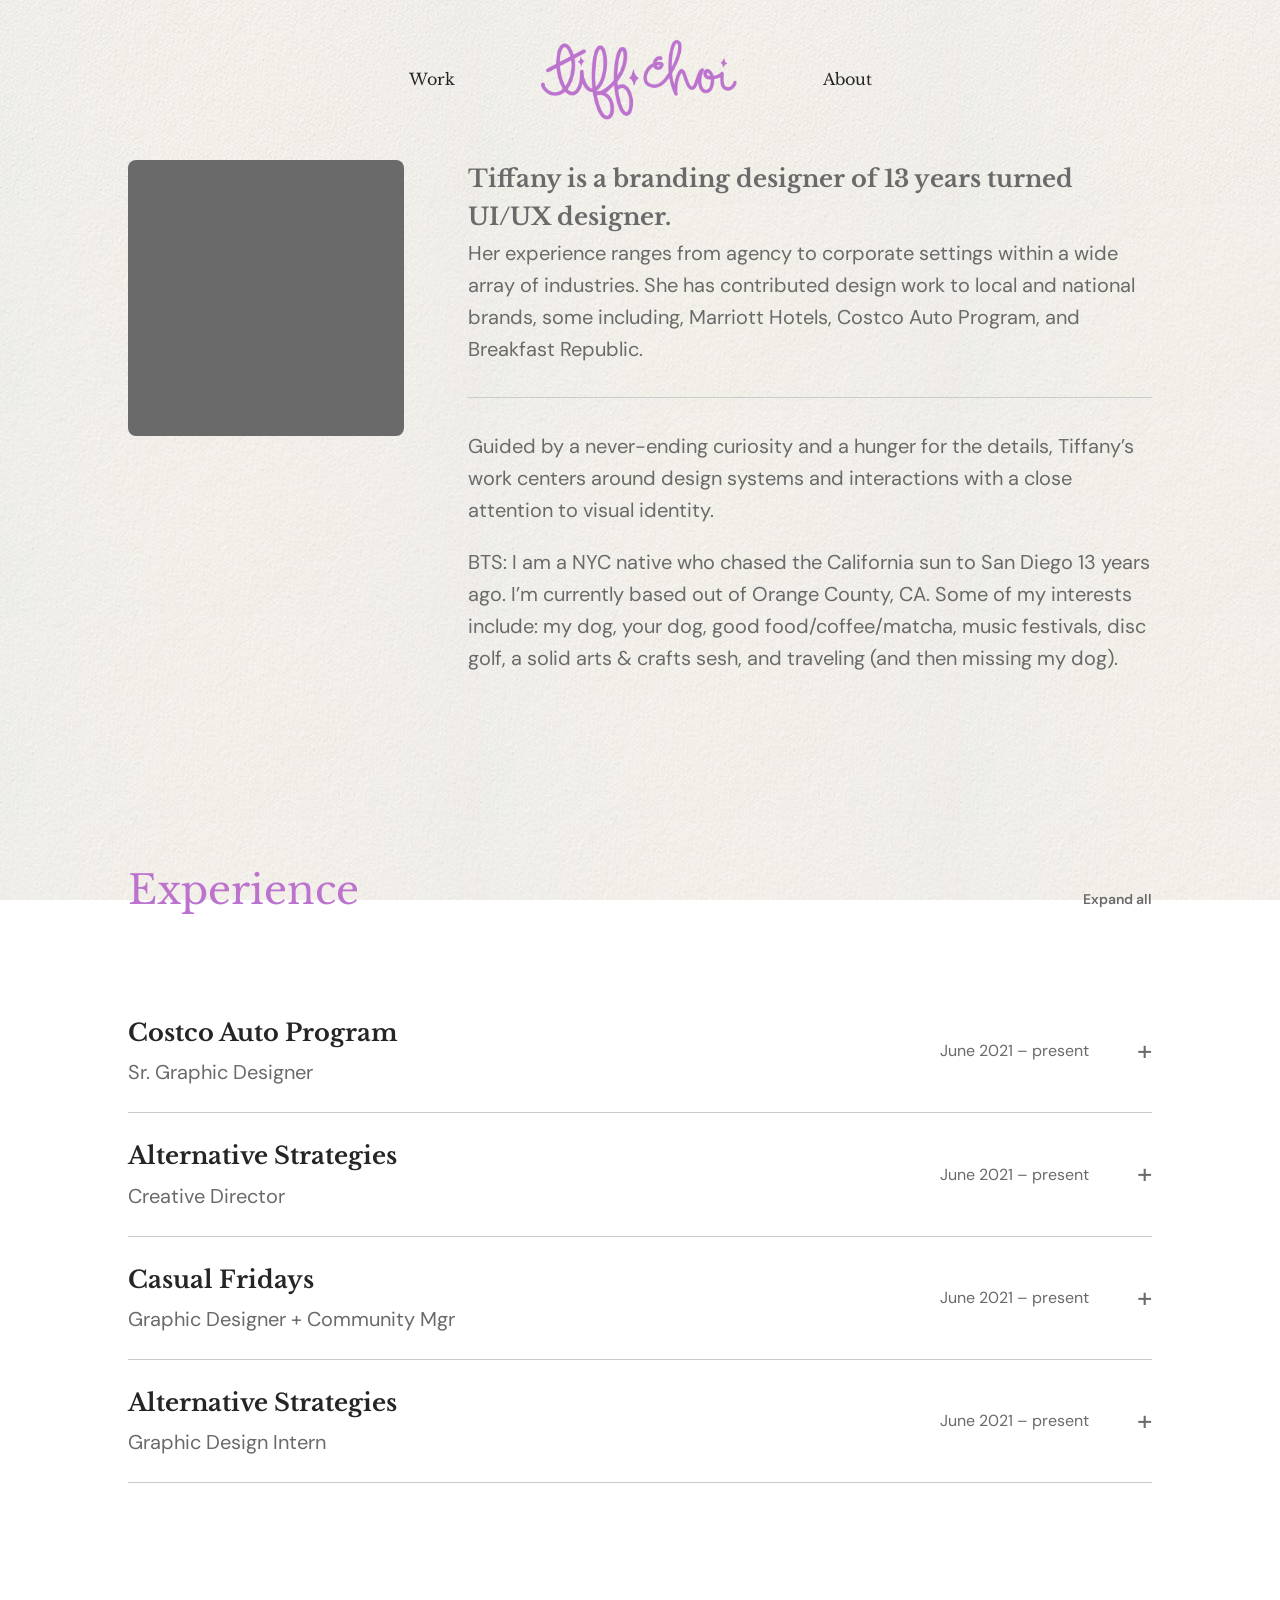
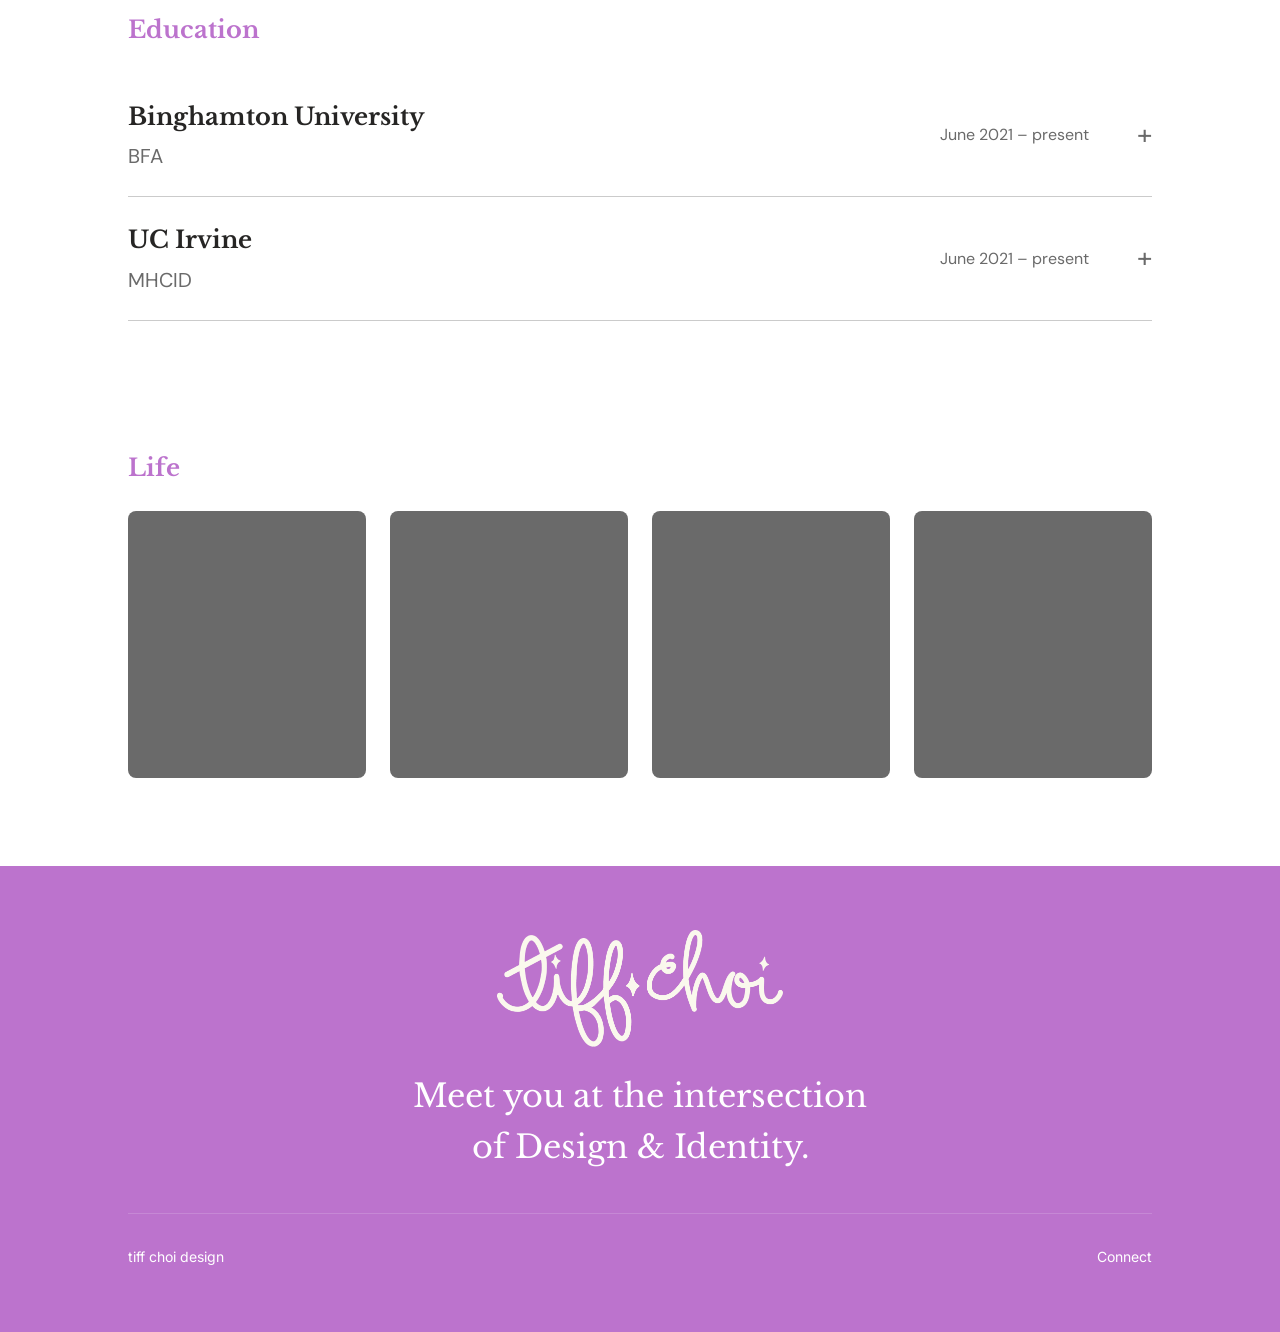
==== about.html @ 8b8222d5 "Initial commit" ====
<!DOCTYPE html>
<html lang="en">
<head>
<meta charset="UTF-8">
<meta name="viewport" content="width=device-width, initial-scale=1.0">
<title>About — Tiffany Choi</title>
<link rel="preconnect" href="https://fonts.googleapis.com">
<link rel="preconnect" href="https://fonts.gstatic.com" crossorigin>
<link href="https://fonts.googleapis.com/css2?family=Libre+Baskerville:wght@400;700&family=DM+Sans:wght@400;500;600;700&family=Inter:wght@400;500&display=swap" rel="stylesheet">
<link rel="stylesheet" href="styles.css">
</head>
<body>

<div class="custom-cursor" aria-hidden="true">
  <span class="custom-cursor__label"></span>
</div>

<header class="site-nav site-nav--on-light">
  <div class="site-nav__inner">
    <a href="index.html#work" class="site-nav__link">Work</a>
    <a href="index.html" class="site-nav__logo-link" aria-label="Home">
      <img src="assets/images/logo-magenta.png" alt="tiff choi design" class="site-nav__logo site-nav__logo--default">
      <img src="assets/images/logo.png" alt="tiff choi design" class="site-nav__logo site-nav__logo--scrolled">
    </a>
    <a href="about.html" class="site-nav__link">About</a>
  </div>
</header>

<main id="top">

  <section class="about-intro">
    <div class="about-intro__inner">
      <div class="about-intro__image" aria-hidden="true"></div>
      <div class="about-intro__text">
        <p class="objective-statement">Tiffany is a branding designer of 13 years turned UI/UX designer.</p>
        <p class="about-intro__body">Her experience ranges from agency to corporate settings within a wide array of industries. She has contributed design work to local and national brands, some including, Marriott Hotels, Costco Auto Program, and Breakfast Republic.</p>
        <hr class="about-intro__divider">
        <p class="about-intro__body">Guided by a never-ending curiosity and a hunger for the details, Tiffany&rsquo;s work centers around design systems and interactions with a close attention to visual identity.</p>
        <p class="about-intro__body">BTS: I am a NYC native who chased the California sun to San Diego 13 years ago. I&rsquo;m currently based out of Orange County, CA. Some of my interests include: my dog, your dog, good food/coffee/matcha, music festivals, disc golf, a solid arts &amp; crafts sesh, and traveling (and then missing my dog).</p>
      </div>
    </div>
  </section>

  <section class="about-section">
    <div class="about-section__inner">
      <div class="about-section__header">
        <h2 class="section__heading">Experience</h2>
        <a href="#" class="section__expand-all" data-expand-all="experience">Expand all</a>
      </div>
      <div class="accordion-list">
        <div class="accordion-row" data-accordion-group="experience">
          <button type="button" class="accordion-row__toggle" aria-expanded="false">
            <span class="accordion-row__heading">
              <span class="accordion-row__title">Costco Auto Program</span>
              <span class="accordion-row__role">Sr. Graphic Designer</span>
            </span>
            <span class="accordion-row__dates">June 2021 &ndash; present</span>
            <span class="accordion-row__icon" aria-hidden="true">+</span>
          </button>
          <div class="accordion-row__panel">
            <p class="accordion-row__panel-text">[Placeholder &mdash; add role details]</p>
          </div>
        </div>
        <div class="accordion-row" data-accordion-group="experience">
          <button type="button" class="accordion-row__toggle" aria-expanded="false">
            <span class="accordion-row__heading">
              <span class="accordion-row__title">Alternative Strategies</span>
              <span class="accordion-row__role">Creative Director</span>
            </span>
            <span class="accordion-row__dates">June 2021 &ndash; present</span>
            <span class="accordion-row__icon" aria-hidden="true">+</span>
          </button>
          <div class="accordion-row__panel">
            <p class="accordion-row__panel-text">[Placeholder &mdash; add role details]</p>
          </div>
        </div>
        <div class="accordion-row" data-accordion-group="experience">
          <button type="button" class="accordion-row__toggle" aria-expanded="false">
            <span class="accordion-row__heading">
              <span class="accordion-row__title">Casual Fridays</span>
              <span class="accordion-row__role">Graphic Designer + Community Mgr</span>
            </span>
            <span class="accordion-row__dates">June 2021 &ndash; present</span>
            <span class="accordion-row__icon" aria-hidden="true">+</span>
          </button>
          <div class="accordion-row__panel">
            <p class="accordion-row__panel-text">[Placeholder &mdash; add role details]</p>
          </div>
        </div>
        <div class="accordion-row" data-accordion-group="experience">
          <button type="button" class="accordion-row__toggle" aria-expanded="false">
            <span class="accordion-row__heading">
              <span class="accordion-row__title">Alternative Strategies</span>
              <span class="accordion-row__role">Graphic Design Intern</span>
            </span>
            <span class="accordion-row__dates">June 2021 &ndash; present</span>
            <span class="accordion-row__icon" aria-hidden="true">+</span>
          </button>
          <div class="accordion-row__panel">
            <p class="accordion-row__panel-text">[Placeholder &mdash; add role details]</p>
          </div>
        </div>
      </div>
    </div>
  </section>

  <section class="about-section">
    <div class="about-section__inner">
      <div class="about-section__header">
        <h2 class="section__heading section__heading--small">Education</h2>
      </div>
      <div class="accordion-list">
        <div class="accordion-row" data-accordion-group="education">
          <button type="button" class="accordion-row__toggle" aria-expanded="false">
            <span class="accordion-row__heading">
              <span class="accordion-row__title">Binghamton University</span>
              <span class="accordion-row__role">BFA</span>
            </span>
            <span class="accordion-row__dates">June 2021 &ndash; present</span>
            <span class="accordion-row__icon" aria-hidden="true">+</span>
          </button>
          <div class="accordion-row__panel">
            <p class="accordion-row__panel-text">[Placeholder &mdash; add program details]</p>
          </div>
        </div>
        <div class="accordion-row" data-accordion-group="education">
          <button type="button" class="accordion-row__toggle" aria-expanded="false">
            <span class="accordion-row__heading">
              <span class="accordion-row__title">UC Irvine</span>
              <span class="accordion-row__role">MHCID</span>
            </span>
            <span class="accordion-row__dates">June 2021 &ndash; present</span>
            <span class="accordion-row__icon" aria-hidden="true">+</span>
          </button>
          <div class="accordion-row__panel">
            <p class="accordion-row__panel-text">[Placeholder &mdash; add program details]</p>
          </div>
        </div>
      </div>
    </div>
  </section>

  <section class="about-section">
    <div class="about-section__inner">
      <div class="about-section__header">
        <h2 class="section__heading section__heading--small">Life</h2>
      </div>
      <div class="card-row card-row--4">
        <div class="about-life__tile" aria-hidden="true"></div>
        <div class="about-life__tile" aria-hidden="true"></div>
        <div class="about-life__tile" aria-hidden="true"></div>
        <div class="about-life__tile" aria-hidden="true"></div>
      </div>
    </div>
  </section>

</main>

<footer class="site-footer">
  <div class="site-footer__top">
    <img src="assets/images/logo.png" alt="" class="site-footer__image">
    <p class="site-footer__tagline">Meet you at the intersection <br/>of Design &amp; Identity.</p>
  </div>
  <div class="site-footer__bottom">
    <span class="site-footer__name">tiff choi design</span>
    <a href="#" class="site-footer__connect">Connect</a>
  </div>
</footer>

<button class="back-to-top" type="button" aria-label="Back to top">
  <img src="assets/icons/arrow-up.svg" alt="" aria-hidden="true">
</button>

<script src="script.js" defer></script>
</body>
</html>
---- styles.css ----
:root {
  --purple-hero: #2c1746;
  --purple-accent: #BC73CD;
  --charcoal: #262524;
  --lime-accent: #E5FF35;
  --gray-body: #6A6A6A;
  --gray-light: #CBCBCB;
  --white: #FFFFFF;
  --cream: #FAF8ED;

  --badge-curious: #BF803A;
  --badge-tenacious: #849800;
  --badge-collaborative: #6192CA;
  --badge-dynamic: #BC73CD;

  --nav-color-overview: #BC73CD;
  --nav-color-objectives: #6192CA;
  --nav-color-discovery: #849800;
  --nav-color-prototyping-testing: #BF803A;
  --nav-color-delivery: #6A6A6A;

  --font-heading: 'Libre Baskerville', Georgia, serif;
  --font-body: 'DM Sans', -apple-system, sans-serif;
  --font-footer: 'Inter', -apple-system, sans-serif;

  --nav-height: 104px;
  --nav-height-hero: 160px;
  --cursor-size: 18px;

  --ease-standard: cubic-bezier(0.22, 1, 0.36, 1);
  --reveal-distance: 24px;
  --reveal-duration: 600ms;

  --content-max-width: 1024px;
}

* { box-sizing: border-box; }

html, body {
  margin: 0;
  padding: 0;
}

body {
  font-family: var(--font-body);
  color: var(--gray-body);
  background-color: var(--white);
  background-image:
    linear-gradient(rgba(255, 255, 255, 0.25), rgba(255, 255, 255, 0.25)),
    url('assets/images/papertexture-tile.jpg');
  background-repeat: no-repeat, repeat;
  background-size: cover, 480px auto;
  background-attachment: fixed, fixed;
  line-height: 1.6;
  overflow-x: hidden;
}

img { max-width: 100%; display: block; }

a { color: inherit; text-decoration: none; }

ul { margin: 0; padding: 0; list-style: none; }

/* Custom cursor is hidden by default (only enabled via JS on fine-pointer devices) */
.custom-cursor {
  position: fixed;
  top: 0;
  left: 0;
  width: var(--cursor-size);
  height: var(--cursor-size);
  border-radius: 50%;
  background: var(--charcoal);
  pointer-events: none;
  z-index: 9999;
  transform: translate3d(-50%, -50%, 0);
  display: flex;
  align-items: center;
  justify-content: center;
  opacity: 0;
  padding: 0;
  transition: width 250ms var(--ease-standard), height 250ms var(--ease-standard),
              padding 250ms var(--ease-standard), border-radius 250ms var(--ease-standard),
              background 250ms var(--ease-standard), opacity 200ms ease;
}

.custom-cursor.is-active { opacity: 1; }

.custom-cursor.is-light {
  background: var(--white);
}

.custom-cursor.is-hotspot {
  width: auto;
  height: var(--cursor-size);
  padding: 0 6px;
  border-radius: 999px;
  background: var(--lime-accent);
  white-space: nowrap;
}

.custom-cursor__label {
  font-family: var(--font-body);
  font-size: 10px;
  line-height: 1;
  font-weight: 600;
  color: var(--charcoal);
  opacity: 0;
  transition: opacity 150ms ease;
  white-space: nowrap;
}

.custom-cursor.is-hotspot .custom-cursor__label { opacity: 1; }

/* Global cursor:none only applied via JS class, so touch devices keep native cursor */
body.custom-cursor-enabled,
body.custom-cursor-enabled * {
  cursor: none !important;
}

/* ============= SITE NAV ============= */
.site-nav {
  position: fixed;
  top: 0;
  left: 0;
  right: 0;
  z-index: 100;
  height: var(--nav-height-hero);
  display: flex;
  align-items: center;
  justify-content: center;
  transition: height 400ms var(--ease-standard), background 400ms var(--ease-standard),
              backdrop-filter 400ms var(--ease-standard), padding 400ms var(--ease-standard);
}

.site-nav__inner {
  display: flex;
  align-items: center;
  gap: 86px;
  transition: gap 400ms var(--ease-standard);
}

.site-nav__logo {
  width: 196px;
  height: auto;
  display: block;
  transition: width 400ms var(--ease-standard), opacity 300ms ease;
}

.site-nav__link {
  font-family: var(--font-heading);
  font-size: 16px;
  color: var(--white);
  transition: opacity 200ms ease, color 200ms ease;
}

.site-nav--on-light:not(.scrolled) .site-nav__link {
  color: var(--charcoal);
}

.site-nav__logo-link {
  position: relative;
  display: block;
}

.site-nav__logo--scrolled {
  position: absolute;
  top: 0;
  left: 0;
  opacity: 0;
}

.site-nav.scrolled .site-nav__logo--default {
  opacity: 0;
}

.site-nav.scrolled .site-nav__logo--scrolled {
  opacity: 1;
}

.site-nav__link:hover { opacity: 0.7; }

.site-nav.scrolled {
  height: var(--nav-height);
  align-items: flex-start;
  justify-content: flex-end;
  padding: 40px 24px 0 0;
}

.site-nav.scrolled .site-nav__logo {
  width: 110px;
}

.site-nav.scrolled .site-nav__inner {
  gap: 16px;
  padding: 8px 16px;
  border-radius: 999px;
  border: 1px solid rgba(255, 255, 255, 0.18);
  box-shadow: 0 4px 24px rgba(0, 0, 0, 0.3), inset 0 1px 0 rgba(255, 255, 255, 0.12);
  background: rgba(20, 10, 30, 0.55);
  backdrop-filter: blur(16px) saturate(180%);
  -webkit-backdrop-filter: blur(16px) saturate(180%);
  transition: gap 400ms var(--ease-standard), padding 400ms var(--ease-standard),
              background 400ms var(--ease-standard);
}

/* ============= HERO ============= */
.hero {
  position: relative;
  min-height: clamp(600px, 90vh, 811px);
  overflow: hidden;
  display: flex;
  align-items: center;
  justify-content: center;
}

.hero--compact {
  min-height: 560px;
}

.hero--compact .hero__content {
  padding-top: 80px;
}

.hero__bg {
  position: absolute;
  inset: -10% 0 -10% 0;
  background-color: var(--purple-hero);
  background-size: cover;
  background-position: center;
  will-change: transform;
}

.hero__content {
  position: relative;
  z-index: 2;
  text-align: center;
  padding: 0 24px;
}

.hero__title {
  font-family: var(--font-heading);
  font-weight: 400;
  font-size: clamp(48px, 8vw, 96px);
  line-height: 1.15;
  color: var(--white);
  margin: 0;
}

.hero__subtitle {
  font-family: var(--font-body);
  font-weight: 600;
  font-size: 20px;
  color: var(--white);
  margin: 8px 0 0;
}

.hero__title .char,
.hero__subtitle .char {
  display: inline-block;
  opacity: 0;
  transform: translateY(12px);
  animation: charIn 500ms var(--ease-standard) forwards;
}

.hero__title .char--space,
.hero__subtitle .char--space { width: 0.3em; }

@keyframes charIn {
  to { opacity: 1; transform: translateY(0); }
}

.hero__hotspot {
  position: absolute;
  bottom: 0;
  left: 50%;
  transform: translateX(-50%);
  width: 220px;
  height: 130px;
  background: transparent;
  border: none;
  z-index: 2;
  display: flex;
  align-items: flex-end;
  justify-content: center;
  padding-bottom: 32px;
  cursor: pointer;
}

.hero__hotspot-chevron {
  color: var(--white);
  font-size: 24px;
  opacity: 0.85;
  animation: chevronBounce 2s ease-in-out infinite;
}

@keyframes chevronBounce {
  0%, 100% { transform: translateY(0); }
  50% { transform: translateY(6px); }
}

/* ============= MAIN CONTENT LAYOUT ============= */
.main-content {
  display: grid;
  grid-template-columns: minmax(220px, 306px) minmax(0, 828px);
  gap: 48px;
  max-width: var(--content-max-width);
  margin: 0 auto;
  padding: 64px 64px 0;
}

.project-nav {
  align-self: start;
  position: sticky;
  top: var(--nav-height);
  padding-top: 8px;
  height: fit-content;
}

.project-nav__back {
  display: inline-flex;
  align-items: center;
  gap: 8px;
  font-family: var(--font-body);
  font-size: 14px;
  font-weight: 400;
  color: var(--gray-body);
  margin-bottom: 45px;
}

.project-nav__back:hover {
  font-weight: 700;
}

.project-nav__list {
  display: flex;
  flex-direction: column;
  gap: 12px;
}

.project-nav__link {
  display: inline-block;
  padding: 6px 14px;
  margin-left: -14px;
  border-radius: 999px;
  font-family: var(--font-body);
  font-size: 17px;
  font-weight: 400;
  transition: background-color 150ms ease;
}

.project-nav__link--overview { color: var(--nav-color-overview); }
.project-nav__link--objectives { color: var(--nav-color-objectives); }
.project-nav__link--discovery { color: var(--nav-color-discovery); }
.project-nav__link--prototyping-testing { color: var(--nav-color-prototyping-testing); }
.project-nav__link--delivery { color: var(--nav-color-delivery); }

.project-nav__link:hover,
.project-nav__link.active {
  background-color: color-mix(in srgb, currentColor 18%, transparent);
}

.content-column {
  min-width: 0;
}

.section {
  padding-bottom: 96px;
}

.discovery-objective-wrap {
  background: rgba(132, 152, 0, 0.12);
  border-radius: 16px;
  padding: 48px;
}

.section__heading {
  font-family: var(--font-heading);
  font-weight: 400;
  font-size: 40px;
  color: var(--purple-accent);
  margin: 0 0 44px;
}

.section__heading--overview { color: var(--nav-color-overview); }
.section__heading--objectives { color: var(--nav-color-objectives); }
.section__heading--discovery { color: var(--nav-color-discovery); }
.section__heading--prototyping-testing { color: var(--nav-color-prototyping-testing); }
.section__heading--delivery { color: var(--nav-color-delivery); }

.sub-block {
  margin-top: 64px;
}

.sub-block__heading {
  font-family: var(--font-heading);
  font-weight: 400;
  font-size: 29px;
  color: var(--gray-body);
  margin: 0 0 24px;
}

p { color: var(--gray-body); font-size: 17px; margin: 0 0 20px; }

/* ============= REVEAL-ON-SCROLL ============= */
.reveal {
  opacity: 0;
  transform: translateY(var(--reveal-distance));
  transition: opacity var(--reveal-duration) var(--ease-standard),
              transform var(--reveal-duration) var(--ease-standard);
}

.reveal.is-visible {
  opacity: 1;
  transform: translateY(0);
}

/* ============= META GRID (Overview) ============= */
.meta-grid {
  display: flex;
  flex-wrap: wrap;
  gap: 32px;
  margin-bottom: 64px;
}

.meta-box { min-width: 160px; }

.meta-box__label {
  display: block;
  font-family: var(--font-body);
  font-weight: 700;
  font-size: 16px;
  color: var(--gray-body);
  margin-bottom: 8px;
}

.meta-box__value {
  font-size: 15px;
  color: var(--gray-body);
  margin: 0;
  line-height: 1.7;
}

/* ============= WELCOME + BADGES ============= */
.welcome-block__heading {
  font-family: var(--font-body);
  font-weight: 700;
  font-size: 20px;
  color: var(--gray-body);
  margin: 0 0 12px;
}

.badges {
  display: flex;
  flex-wrap: wrap;
  gap: 16px;
  margin-top: 32px;
}

.badge {
  display: inline-flex;
  align-items: center;
  padding: 8px 16px;
  border: none;
  border-radius: 999px;
  color: var(--white);
  font-family: var(--font-body);
  font-weight: 600;
  font-size: 15px;
  cursor: pointer;
  opacity: 0;
  transform: translateY(-16px);
  transition: opacity var(--reveal-duration) var(--ease-standard),
              transform var(--reveal-duration) var(--ease-standard);
}

.badge.is-visible { opacity: 1; transform: translateY(0); }

.badge--curious { background: var(--badge-curious); }
.badge--tenacious { background: var(--badge-tenacious); }
.badge--collaborative { background: var(--badge-collaborative); }
.badge--dynamic { background: var(--badge-dynamic); }

/* ============= AI RENDERING + TOUCHPOINTS ============= */
.rendering-frame {
  margin: 64px 0 0;
  padding: 0;
}

.rendering-frame__panel {
  background: radial-gradient(circle at 50% 0%, #4a2d73 0%, #2c1746 70%);
  border-radius: 16px;
  padding: 40px 32px 24px;
}

.rendering-frame__wordmark {
  max-width: 320px;
  margin: 0 auto 24px;
}

.rendering-frame__image-wrap {
  position: relative;
  border-radius: 12px;
  overflow: hidden;
}

.rendering-frame__image { width: 100%; border-radius: 12px; }

.touchpoint-dot {
  position: absolute;
  left: var(--dot-x);
  top: var(--dot-y);
  transform: translate(-50%, -50%);
  width: 22px;
  height: 22px;
  border-radius: 50%;
  background: var(--lime-accent);
  border: 2px solid var(--white);
  padding: 0;
  cursor: pointer;
  transition: box-shadow 200ms ease, transform 200ms ease;
}

.touchpoint-dot--selected {
  transform: translate(-50%, -50%) scale(1.25);
  box-shadow: 0 0 0 4px rgba(229, 255, 53, 0.55);
}

.touchpoint-dot__pulse {
  position: absolute;
  inset: 0;
  border-radius: 50%;
  animation: pulse 2s ease-out infinite;
}

@keyframes pulse {
  0% { box-shadow: 0 0 0 0 rgba(229, 255, 53, 0.6); }
  70% { box-shadow: 0 0 0 14px rgba(229, 255, 53, 0); }
  100% { box-shadow: 0 0 0 0 rgba(229, 255, 53, 0); }
}

.rendering-frame__caption {
  font-size: 13px;
  color: rgba(255, 255, 255, 0.65);
  text-align: left;
  margin-top: 16px;
}

/* ============= CARD ROWS / IMAGES ============= */
.card-row {
  display: grid;
  gap: 24px;
  margin: 24px 0;
}

.card-row--2 { grid-template-columns: repeat(2, 1fr); }
.card-row--3 { grid-template-columns: repeat(3, 1fr); }
.card-row--4 { grid-template-columns: repeat(4, 1fr); }

.method-card {
  display: flex;
  flex-direction: column;
  align-items: center;
  gap: 16px;
  text-align: center;
}

.method-card img {
  width: 100%;
  border-radius: 8px;
  background: var(--gray-light);
}

.method-card span {
  font-family: var(--font-body);
  font-weight: 600;
  font-size: 16px;
  color: var(--gray-body);
}

/* ============= EYEBROW LABEL (small uppercase caption) ============= */
.eyebrow-label {
  display: block;
  font-family: var(--font-body);
  font-weight: 400;
  font-size: 12px;
  letter-spacing: 0.06em;
  text-transform: uppercase;
  color: var(--gray-body);
  margin-bottom: 8px;
}

.eyebrow-label--pill {
  display: inline-block;
  background: var(--badge-tenacious);
  color: var(--cream);
  padding: 5px 14px;
  border-radius: 999px;
}

/* ============= INSIGHTS ============= */
.insight-row {
  display: flex;
  align-items: center;
  gap: 40px;
  margin-bottom: 32px;
}

.insight-row--reverse { flex-direction: row-reverse; }

.insight-row__text { flex: 1; min-width: 0; }

.insight-row__statement {
  font-family: var(--font-body);
  font-weight: 700;
  font-size: 20px;
  color: var(--gray-body);
  margin: 0;
}

/* ============= OBJECTIVE ============= */
.objective-statement {
  font-family: var(--font-heading);
  font-weight: 700;
  font-size: 24px;
  color: var(--gray-body);
  margin: 0;
}

.objective-statement .eyebrow-label--pill {
  margin-right: 10px;
  vertical-align: middle;
}

.objective-card {
  background: rgba(97, 146, 202, 0.3);
  border-radius: 12px;
  padding: 32px;
}

/* ============= FLOW PILLS ============= */
.flow-pills {
  display: flex;
  flex-wrap: wrap;
  gap: 16px;
  margin: 24px 0;
}

.flow-pill {
  display: inline-flex;
  align-items: center;
  padding: 10px 20px;
  border-radius: 999px;
  background: var(--badge-curious);
  color: var(--white);
  font-family: var(--font-body);
  font-weight: 700;
  font-size: 18px;
}

/* ============= KEY CONSIDERATIONS ============= */
.consideration-row {
  display: grid;
  grid-template-columns: minmax(200px, 320px) 1fr;
  gap: 40px;
  align-items: center;
  margin-bottom: 40px;
}

.consideration-row__image {
  width: 100%;
  aspect-ratio: 400 / 276;
  border-radius: 8px;
  object-fit: cover;
  background: var(--gray-light);
}

.consideration-row__text {
  display: flex;
  flex-direction: column;
  gap: 16px;
}

.consideration-card__title {
  font-family: var(--font-body);
  font-weight: 700;
  font-size: 18px;
  color: var(--gray-body);
  margin: 0;
}

.consideration-card__title--pill {
  display: inline-block;
  background: var(--badge-curious);
  color: var(--cream);
  padding: 6px 16px;
  border-radius: 999px;
  width: fit-content;
}

.consideration-card__list { margin: 0; }

.consideration-card__list li {
  font-size: 14px;
  color: var(--gray-body);
  padding: 6px 0;
  border-bottom: 1px solid var(--gray-light);
}

/* ============= CAROUSEL ============= */
.carousel {
  position: relative;
  margin: 40px 0;
}

.carousel-track {
  display: flex;
  overflow-x: auto;
  scroll-snap-type: x mandatory;
  scroll-behavior: smooth;
  gap: 0;
  border-radius: 12px;
  -webkit-overflow-scrolling: touch;
  scrollbar-width: none;
}

.carousel-track::-webkit-scrollbar { display: none; }

.carousel-slide {
  flex: 0 0 100%;
  scroll-snap-align: start;
  position: relative;
  aspect-ratio: 828 / 351;
}

#prototyping-carousel .carousel-slide {
  aspect-ratio: 1864 / 1020;
}

.carousel-slide img {
  width: 100%;
  height: 100%;
  display: block;
  border-radius: 12px;
  background: var(--gray-light);
  object-fit: cover;
}

.carousel-arrow {
  position: absolute;
  top: 50%;
  transform: translateY(-50%);
  width: 40px;
  height: 40px;
  border-radius: 50%;
  border: none;
  background: rgba(255,255,255,0.9);
  color: var(--charcoal);
  font-size: 20px;
  cursor: pointer;
  display: flex;
  align-items: center;
  justify-content: center;
  z-index: 3;
  box-shadow: 0 2px 8px rgba(0,0,0,0.15);
  opacity: 0.25;
  transition: background 200ms ease, opacity 200ms ease;
}

.carousel-arrow:hover { background: var(--white); opacity: 0.6; }
.carousel-arrow--prev { left: 12px; }
.carousel-arrow--next { right: 12px; }

.carousel-dots {
  display: flex;
  justify-content: center;
  gap: 8px;
  margin-top: 16px;
}

.carousel-dots button {
  width: 8px;
  height: 8px;
  border-radius: 50%;
  border: none;
  background: rgba(106, 106, 106, 0.35);
  cursor: pointer;
  padding: 0;
  transition: background 200ms ease, transform 200ms ease;
}

.carousel-dots button.is-active {
  background: var(--purple-accent);
  transform: scale(1.2);
}

#discovery-carousel .carousel-dots button.is-active {
  background: var(--nav-color-discovery);
}

#prototyping-carousel .carousel-dots button.is-active {
  background: var(--nav-color-prototyping-testing);
}

/* ============= MORE WORK / FOOTER ============= */
.more-work {
  border-top: 1px solid var(--gray-light);
  padding: 100px 64px;
}

.more-work__inner {
  max-width: var(--content-max-width);
  margin: 0 auto;
}

.more-work__placeholder-box {
  width: 100%;
  aspect-ratio: 4 / 3;
  border-radius: 8px;
  background: var(--gray-body);
  display: flex;
  align-items: center;
  justify-content: center;
}

/* ============= DELIVERY ============= */
.delivery-column {
  display: flex;
  flex-direction: column;
  gap: 16px;
}

.delivery-column__image {
  width: 100%;
  aspect-ratio: 824 / 444;
  border-radius: 8px;
  object-fit: cover;
  background: var(--gray-light);
}

.hifi-image-row {
  display: grid;
  grid-template-columns: repeat(2, 1fr);
  gap: 20px;
  margin-top: 24px;
}

.hifi-image-row__image {
  width: 100%;
  aspect-ratio: 808 / 572;
  border-radius: 8px;
  object-fit: cover;
  background: var(--gray-light);
}

.site-footer {
  background: var(--purple-accent);
  color: var(--white);
  padding: 64px;
}

.site-footer__top {
  max-width: var(--content-max-width);
  margin: 0 auto;
  text-align: center;
}

.site-footer__image { margin: 0 auto 24px; max-width: 286px; }

.site-footer__tagline {
  font-family: var(--font-heading);
  font-size: 32px;
  color: var(--white);
  max-width: 800px;
  margin: 0 auto;
}

.site-footer__bottom {
  max-width: var(--content-max-width);
  margin: 40px auto 0;
  display: flex;
  justify-content: space-between;
  align-items: center;
  font-family: var(--font-footer);
  font-size: 14px;
  padding-top: 32px;
  border-top: 1px solid rgba(255,255,255,0.15);
}

/* ============= BACK TO TOP ============= */
.back-to-top {
  position: fixed;
  bottom: 32px;
  right: 32px;
  width: 44px;
  height: 44px;
  border-radius: 50%;
  border: none;
  background: var(--lime-accent);
  display: flex;
  align-items: center;
  justify-content: center;
  opacity: 0;
  pointer-events: none;
  z-index: 90;
  transition: opacity 300ms var(--ease-standard), transform 300ms var(--ease-standard);
  transform: translateY(8px);
}

.back-to-top.is-visible {
  opacity: 1;
  pointer-events: auto;
  transform: translateY(0);
}

.back-to-top img { width: 14px; height: 18px; }

/* ============= TOOLTIP ============= */
.tooltip {
  position: fixed;
  max-width: 280px;
  background: var(--charcoal);
  color: var(--white);
  padding: 14px 16px;
  border-radius: 10px;
  box-shadow: 0 8px 24px rgba(0, 0, 0, 0.25);
  opacity: 0;
  transform: translateY(4px);
  pointer-events: none;
  transition: opacity 200ms var(--ease-standard), transform 200ms var(--ease-standard);
  z-index: 300;
}

.tooltip.is-open {
  opacity: 1;
  transform: translateY(0);
  pointer-events: auto;
}

.tooltip__text {
  font-family: var(--font-body);
  font-size: 14px;
  line-height: 1.5;
  color: var(--white);
  margin: 0;
}

.tooltip__arrow {
  position: absolute;
  width: 12px;
  height: 12px;
  background: var(--charcoal);
  transform: translate(-50%, -50%) rotate(45deg);
}

.tooltip--above .tooltip__arrow { bottom: -2px; top: auto; }
.tooltip--below .tooltip__arrow { top: -2px; }

/* ============= HOME: HERO ============= */
.home-hero__heading {
  font-family: var(--font-heading);
  font-weight: 400;
  font-size: 40px;
  line-height: 1.3;
  color: var(--charcoal);
  max-width: 900px;
  margin: 0 auto;
  text-align: center;
}

.home-hero__heading em {
  font-style: italic;
}

.typewriter-cursor {
  display: inline-block;
  width: 3px;
  height: 0.85em;
  margin-left: 2px;
  background: var(--charcoal);
  vertical-align: text-bottom;
  opacity: 0;
}

.typewriter-cursor.is-active {
  animation: twBlink 1000ms steps(1, end) infinite;
}

.typewriter-cursor.is-hidden {
  opacity: 0;
  animation: none;
}

@keyframes twBlink {
  0%, 49% { opacity: 1; }
  50%, 100% { opacity: 0; }
}

.interaction-word {
  white-space: nowrap;
}

.interaction-letter {
  display: inline-block;
}

.interaction-letter.wave {
  animation: interactionWave 500ms var(--ease-standard);
}

@keyframes interactionWave {
  0%, 100% { transform: translateY(0); color: inherit; }
  50% { transform: translateY(-8px); color: var(--purple-accent); }
}

#work {
  scroll-margin-top: var(--nav-height);
  max-width: var(--content-max-width);
  margin: 0 auto;
  padding: 64px;
}

/* ============= HOME: WORK GRID ============= */
.home-work__tile {
  display: block;
  width: 100%;
  aspect-ratio: 600 / 350;
  border-radius: 8px;
  background: var(--gray-body);
}

.home-work__tile--link {
  cursor: pointer;
}

/* ============= HOME: ELEMENTS OF DELIGHT ============= */
.delight {
  background: var(--purple-hero);
  padding: 100px 64px;
}

.delight__inner {
  max-width: var(--content-max-width);
  margin: 0 auto;
}

.delight__heading {
  display: inline-block;
  font-family: var(--font-heading);
  font-weight: 700;
  font-size: 32px;
  color: var(--cream);
  background: var(--purple-accent);
  padding: 10px 28px;
  border-radius: 0;
  margin: 0 0 40px;
}

.delight__tile {
  width: 100%;
  aspect-ratio: 1 / 1;
  border-radius: 8px;
  background: var(--gray-body);
  display: flex;
  align-items: center;
  justify-content: center;
  transform: rotate(var(--tile-rotate, 0deg));
  transition: transform 300ms var(--ease-standard);
}

.delight__tile:hover {
  transform: rotate(0deg) scale(1.04);
}

.delight__tile--tint {
  background: rgba(188, 115, 205, 0.25);
}

.delight__tile--text {
  color: var(--cream);
  font-family: var(--font-body);
  font-weight: 600;
  font-size: 16px;
  text-align: center;
}

/* ============= HOME: ABOUT PREVIEW ============= */
.about-preview {
  scroll-margin-top: var(--nav-height);
  padding: 100px 64px;
}

.about-preview__inner {
  max-width: var(--content-max-width);
  margin: 0 auto;
}

.about-preview__row {
  display: flex;
  align-items: center;
  gap: 40px;
  margin-top: 32px;
}

.about-preview__image {
  flex: 0 0 200px;
  width: 200px;
  height: 200px;
  border-radius: 8px;
  background: var(--gray-body);
}

.about-preview__cta {
  display: inline-block;
  margin-top: 12px;
  font-family: var(--font-body);
  font-weight: 600;
  font-size: 14px;
  color: var(--purple-accent);
}

/* ============= ABOUT: INTRO ============= */
.about-intro {
  padding: 160px 64px 100px;
}

.about-intro__inner {
  max-width: var(--content-max-width);
  margin: 0 auto;
  display: flex;
  gap: 64px;
  align-items: flex-start;
}

.about-intro__image {
  flex: 0 0 276px;
  width: 276px;
  height: 276px;
  border-radius: 8px;
  background: var(--gray-body);
}

.about-intro__text {
  flex: 1;
}

.about-intro__body {
  font-size: 20px;
  color: var(--gray-body);
  margin: 0 0 20px;
}

.about-intro__divider {
  border: none;
  border-top: 1px solid var(--gray-light);
  margin: 32px 0;
}

/* ============= ABOUT: SECTIONS + ACCORDION ============= */
.about-section {
  padding: 64px;
}

.about-section__inner {
  max-width: var(--content-max-width);
  margin: 0 auto;
}

.about-section__header {
  display: flex;
  align-items: baseline;
  justify-content: space-between;
  gap: 24px;
  margin-bottom: 24px;
}

.section__heading--small {
  font-size: 24px;
  font-weight: 700;
  margin-bottom: 0;
}

.section__expand-all {
  font-family: var(--font-body);
  font-weight: 600;
  font-size: 14px;
  color: var(--gray-body);
  cursor: pointer;
}

.accordion-list {
  display: flex;
  flex-direction: column;
}

.accordion-row {
  border-bottom: 1px solid var(--gray-light);
  padding: 24px 0;
}

.accordion-row__toggle {
  display: flex;
  align-items: center;
  justify-content: space-between;
  gap: 24px;
  width: 100%;
  background: none;
  border: none;
  padding: 0;
  cursor: pointer;
  text-align: left;
  font: inherit;
  color: inherit;
}

.accordion-row__heading {
  display: flex;
  flex-direction: column;
  gap: 4px;
}

.accordion-row__title {
  font-family: var(--font-heading);
  font-weight: 700;
  font-size: 24px;
  color: var(--charcoal);
  margin: 0;
}

.accordion-row__role {
  font-family: var(--font-body);
  font-size: 20px;
  color: var(--gray-body);
}

.accordion-row__dates {
  font-family: var(--font-body);
  font-size: 16px;
  color: var(--gray-body);
  white-space: nowrap;
  margin-left: auto;
  margin-right: 24px;
}

.accordion-row__icon {
  font-size: 28px;
  line-height: 1;
  color: var(--gray-body);
  transition: transform 300ms var(--ease-standard);
  flex: 0 0 auto;
}

.accordion-row.is-open .accordion-row__icon {
  transform: rotate(45deg);
}

.accordion-row__panel {
  max-height: 0;
  overflow: hidden;
  transition: max-height 400ms var(--ease-standard);
}

.accordion-row.is-open .accordion-row__panel {
  max-height: 320px;
}

.accordion-row__panel-text {
  font-size: 17px;
  color: var(--gray-body);
  font-style: italic;
  padding-top: 16px;
  margin: 0;
}

/* ============= ABOUT: LIFE GALLERY ============= */
.about-life__tile {
  width: 100%;
  aspect-ratio: 181 / 203;
  border-radius: 8px;
  background: var(--gray-body);
}

/* ============================================================
   RESPONSIVE — Tablet (768–1023px)
   ============================================================ */
@media (max-width: 1023px) {
  .main-content {
    grid-template-columns: 1fr;
    padding: 48px 40px 0;
    gap: 0;
  }

  .project-nav {
    position: sticky;
    top: var(--nav-height);
    z-index: 50;
    background: var(--white);
    margin: 0 -40px 40px;
    padding: 16px 40px;
    border-bottom: 1px solid var(--gray-light);
  }

  .project-nav__back { display: none; }

  .project-nav__list {
    flex-direction: row;
    overflow-x: auto;
    gap: 8px;
    scrollbar-width: none;
  }

  .project-nav__list::-webkit-scrollbar { display: none; }

  .project-nav__link {
    white-space: nowrap;
    padding: 8px 16px;
    border-radius: 999px;
    background: var(--gray-light);
    font-size: 14px;
  }

  .project-nav__link.active {
    background: var(--purple-accent);
    color: var(--white);
  }

  .card-row--3,
  .card-row--4 { grid-template-columns: repeat(2, 1fr); }
}

/* ============================================================
   RESPONSIVE — Mobile (<768px)
   ============================================================ */
@media (max-width: 767px) {
  .site-nav__inner { gap: 32px; }
  .site-nav__logo { width: 130px; }
  .site-nav__link { font-size: 14px; }
  .site-nav.scrolled { padding-right: 20px; }

  .main-content { padding: 32px 20px 0; }

  .project-nav { margin: 0 -20px 32px; padding: 12px 20px; }

  .section { padding-bottom: 64px; }
  .section__heading { font-size: 30px; margin-bottom: 32px; }
  .sub-block__heading { font-size: 22px; }

  .meta-grid { gap: 24px; margin-bottom: 40px; }
  .meta-box { min-width: 45%; }

  .card-row--2,
  .card-row--3,
  .card-row--4,
  .hifi-image-row,
  .consideration-row {
    grid-template-columns: 1fr;
  }

  .badges { gap: 10px; }
  .badge { font-size: 13px; padding: 6px 12px; }

  .carousel-arrow { width: 32px; height: 32px; font-size: 16px; }

  .more-work,
  .site-footer { padding: 56px 20px; }

  .site-footer__tagline { font-size: 24px; }

  .site-footer__bottom {
    flex-direction: column;
    gap: 12px;
    text-align: center;
  }

  .back-to-top { bottom: 20px; right: 20px; }

  .about-intro__inner { flex-direction: column; }
  .about-preview__row { flex-direction: column; text-align: center; }
}
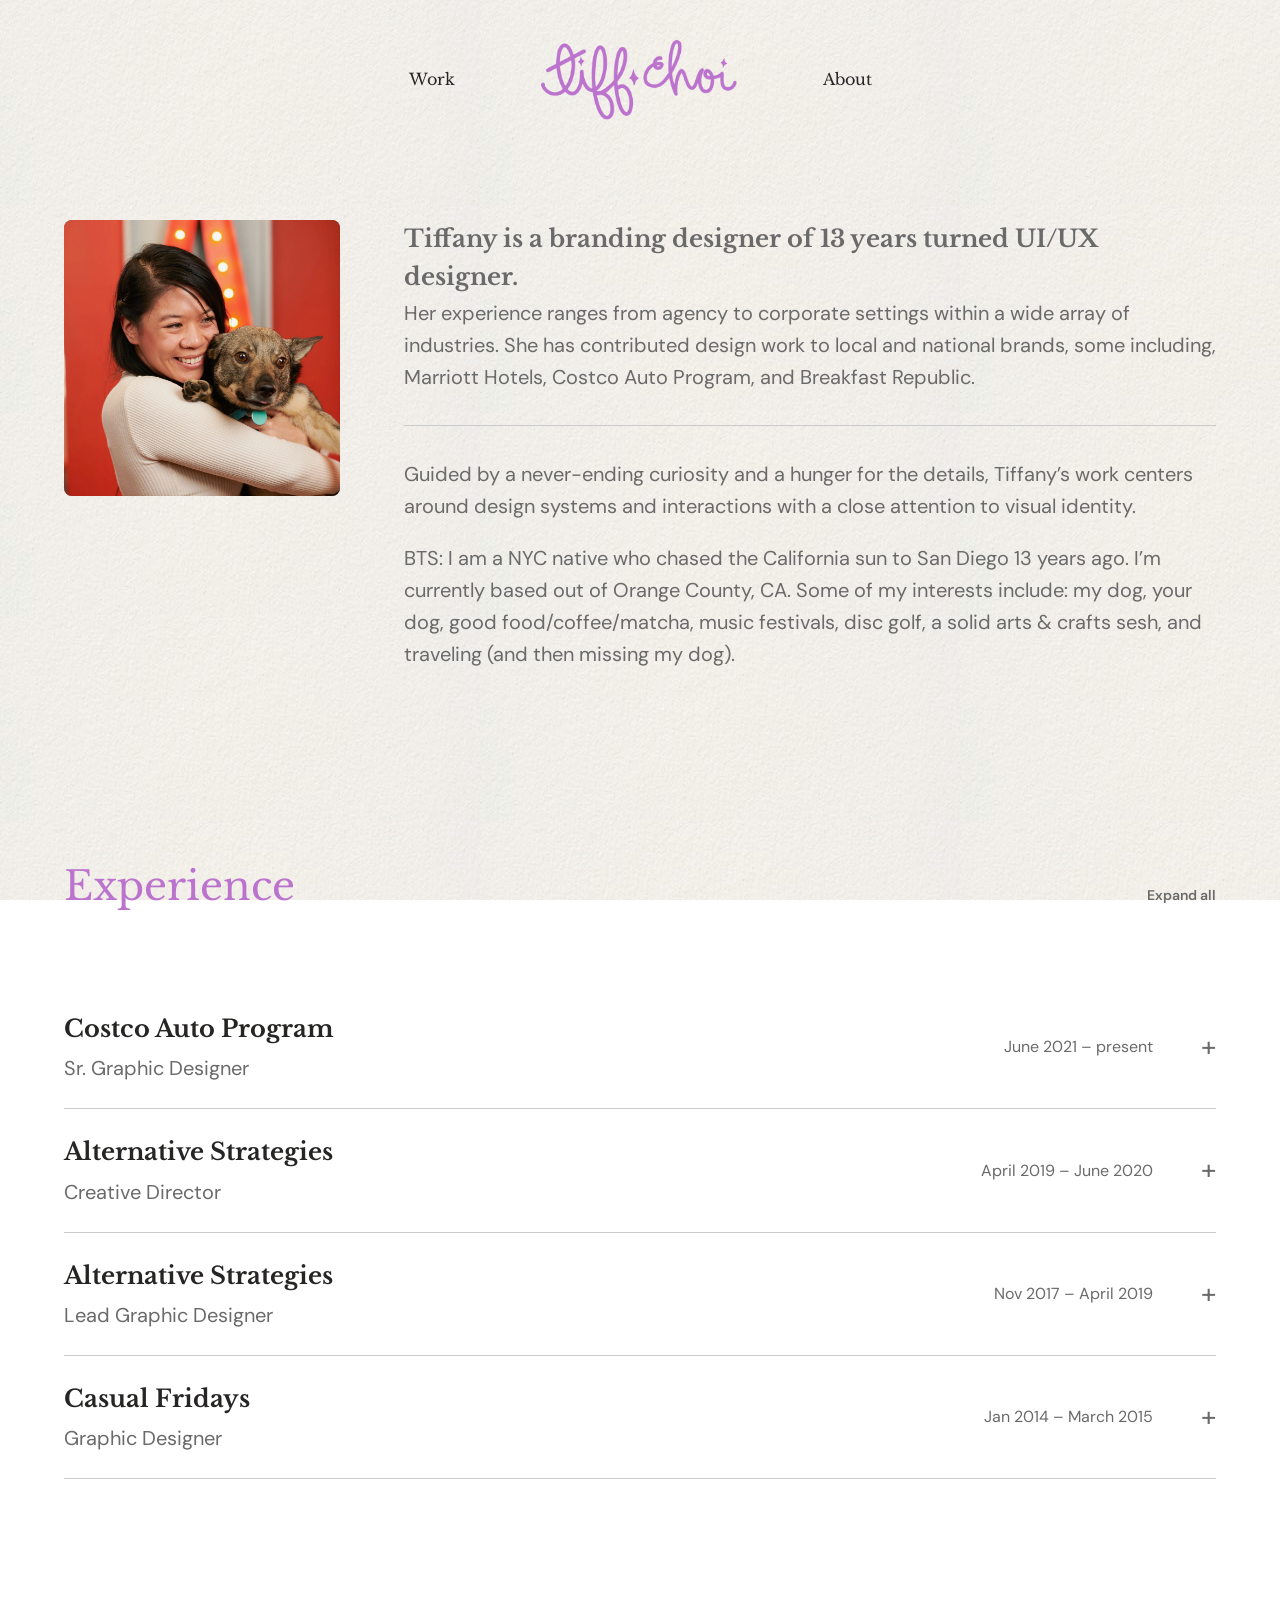
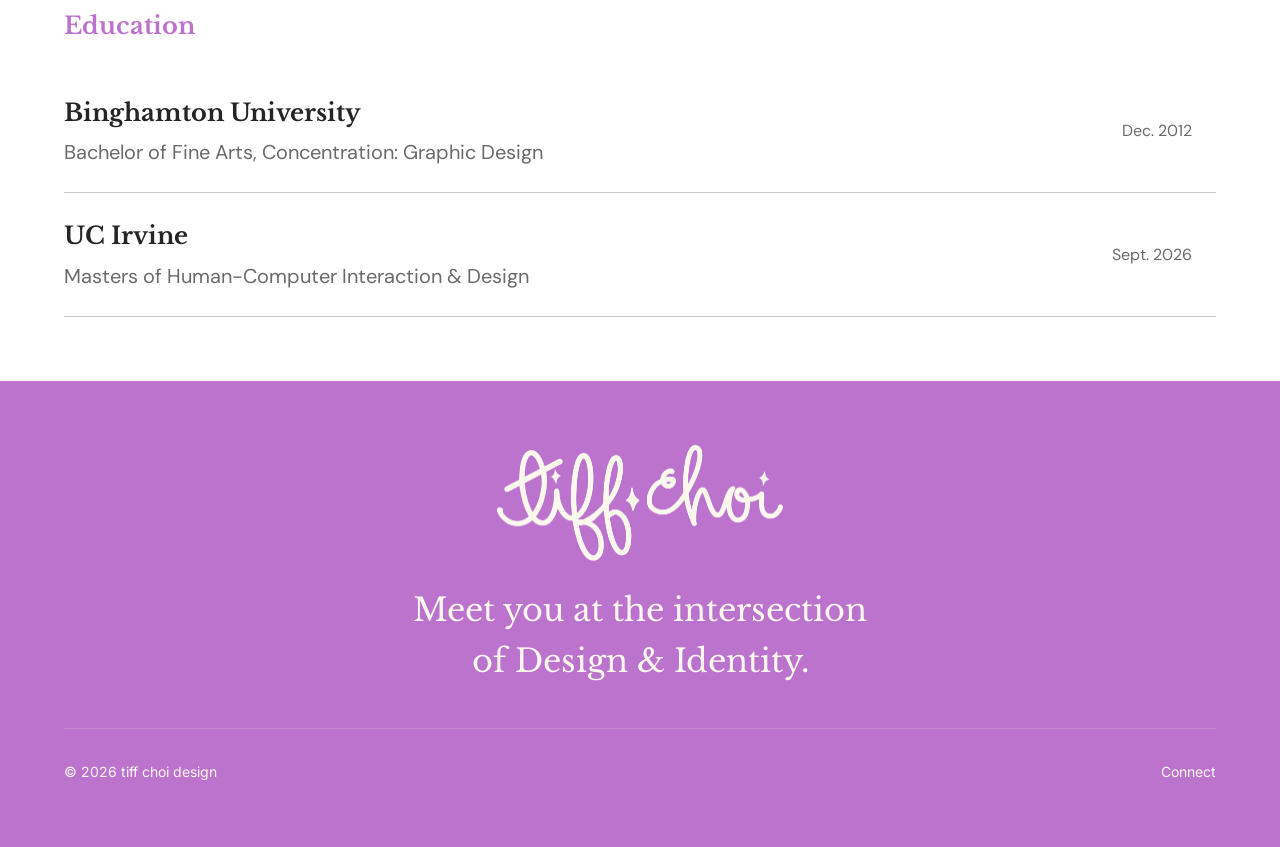
==== commit 6ef08624: "about updates" ====
--- a/about.html
+++ b/about.html
@@ -30,7 +30,9 @@
 
   <section class="about-intro">
     <div class="about-intro__inner">
-      <div class="about-intro__image" aria-hidden="true"></div>
+      <div class="about-intro__image">
+        <img src="assets/images/IMG_0633.jpg" alt="Tiffany Choi smiling with her dog" class="about-intro__image-photo">
+      </div>
       <div class="about-intro__text">
         <p class="objective-statement">Tiffany is a branding designer of 13 years turned UI/UX designer.</p>
         <p class="about-intro__body">Her experience ranges from agency to corporate settings within a wide array of industries. She has contributed design work to local and national brands, some including, Marriott Hotels, Costco Auto Program, and Breakfast Republic.</p>
@@ -58,7 +60,11 @@
             <span class="accordion-row__icon" aria-hidden="true">+</span>
           </button>
           <div class="accordion-row__panel">
-            <p class="accordion-row__panel-text">[Placeholder &mdash; add role details]</p>
+            <ul class="accordion-row__panel-list">
+              <li>As lead designer for Costco Auto Program&rsquo;s promotions marketing, I present and carry out approved concepts for entire campaigns. This includes web design of the promotional microsite as well as production of print and digital marketing.</li>
+              <li>On a regular basis, I collaborate with cross functional teams to ensure we find solutions that fit within co-branding guidelines for several automotive brands, some including GM, Audi, and Volvo.</li>
+              <li>On an as-needed basis, I lead efforts to streamline and document design department processes and workflows.</li>
+            </ul>
           </div>
         </div>
         <div class="accordion-row" data-accordion-group="experience">
@@ -67,37 +73,51 @@
               <span class="accordion-row__title">Alternative Strategies</span>
               <span class="accordion-row__role">Creative Director</span>
             </span>
-            <span class="accordion-row__dates">June 2021 &ndash; present</span>
+            <span class="accordion-row__dates">April 2019 &ndash; June 2020</span>
             <span class="accordion-row__icon" aria-hidden="true">+</span>
           </button>
           <div class="accordion-row__panel">
-            <p class="accordion-row__panel-text">[Placeholder &mdash; add role details]</p>
+            <ul class="accordion-row__panel-list">
+              <li>Met with clients on special projects to better understand what was being requested and to better convey limitations and educate the client.</li>
+              <li>Collaborated with PR and social teams to outline strategy for clients launching new businesses. We executed these projects from start to finish, naming businesses as well as building their brands.</li>
+              <li>Oversaw and reviewed work put out by design team before elevating to project management team.</li>
+              <li>Hired, trained, and managed team of 2&ndash;4 interns and international trainees.</li>
+            </ul>
+          </div>
+        </div>
+        <div class="accordion-row" data-accordion-group="experience">
+          <button type="button" class="accordion-row__toggle" aria-expanded="false">
+            <span class="accordion-row__heading">
+              <span class="accordion-row__title">Alternative Strategies</span>
+              <span class="accordion-row__role">Lead Graphic Designer</span>
+            </span>
+            <span class="accordion-row__dates">Nov 2017 &ndash; April 2019</span>
+            <span class="accordion-row__icon" aria-hidden="true">+</span>
+          </button>
+          <div class="accordion-row__panel">
+            <ul class="accordion-row__panel-list">
+              <li>Managed daily design production responsibilities for design team, including team of interns/trainees.</li>
+              <li>Collaborated with project management team to determine client&rsquo;s ultimate goals in order to produce designs that would increase exposure for them.</li>
+              <li>Produced for all client-requested deliverables, some including: magazine ads, marketing materials, logos, branding collateral, and digital/email marketing.</li>
+              <li>Prepared and delivered print-ready materials for professional printing or publication.</li>
+            </ul>
           </div>
         </div>
         <div class="accordion-row" data-accordion-group="experience">
           <button type="button" class="accordion-row__toggle" aria-expanded="false">
             <span class="accordion-row__heading">
               <span class="accordion-row__title">Casual Fridays</span>
-              <span class="accordion-row__role">Graphic Designer + Community Mgr</span>
+              <span class="accordion-row__role">Graphic Designer</span>
             </span>
-            <span class="accordion-row__dates">June 2021 &ndash; present</span>
+            <span class="accordion-row__dates">Jan 2014 &ndash; March 2015</span>
             <span class="accordion-row__icon" aria-hidden="true">+</span>
           </button>
           <div class="accordion-row__panel">
-            <p class="accordion-row__panel-text">[Placeholder &mdash; add role details]</p>
-          </div>
-        </div>
-        <div class="accordion-row" data-accordion-group="experience">
-          <button type="button" class="accordion-row__toggle" aria-expanded="false">
-            <span class="accordion-row__heading">
-              <span class="accordion-row__title">Alternative Strategies</span>
-              <span class="accordion-row__role">Graphic Design Intern</span>
-            </span>
-            <span class="accordion-row__dates">June 2021 &ndash; present</span>
-            <span class="accordion-row__icon" aria-hidden="true">+</span>
-          </button>
-          <div class="accordion-row__panel">
-            <p class="accordion-row__panel-text">[Placeholder &mdash; add role details]</p>
+            <ul class="accordion-row__panel-list">
+              <li>Managed and fulfilled graphic requests from social media account managers who maintained social media channels for various Marriott Hotel properties across the US.</li>
+              <li>Designed and produced Casual Fridays brand collateral, some pieces including business cards, letterheads, and social media/blog graphics.</li>
+              <li>Managed a shift of social media engagement, fulfilling customer service inquiries.</li>
+            </ul>
           </div>
         </div>
       </div>
@@ -110,36 +130,29 @@
         <h2 class="section__heading section__heading--small">Education</h2>
       </div>
       <div class="accordion-list">
-        <div class="accordion-row" data-accordion-group="education">
-          <button type="button" class="accordion-row__toggle" aria-expanded="false">
+        <div class="accordion-row">
+          <div class="accordion-row__static">
             <span class="accordion-row__heading">
               <span class="accordion-row__title">Binghamton University</span>
-              <span class="accordion-row__role">BFA</span>
+              <span class="accordion-row__role">Bachelor of Fine Arts, Concentration: Graphic Design</span>
             </span>
-            <span class="accordion-row__dates">June 2021 &ndash; present</span>
-            <span class="accordion-row__icon" aria-hidden="true">+</span>
-          </button>
-          <div class="accordion-row__panel">
-            <p class="accordion-row__panel-text">[Placeholder &mdash; add program details]</p>
+            <span class="accordion-row__dates">Dec. 2012</span>
           </div>
         </div>
-        <div class="accordion-row" data-accordion-group="education">
-          <button type="button" class="accordion-row__toggle" aria-expanded="false">
+        <div class="accordion-row">
+          <div class="accordion-row__static">
             <span class="accordion-row__heading">
               <span class="accordion-row__title">UC Irvine</span>
-              <span class="accordion-row__role">MHCID</span>
+              <span class="accordion-row__role">Masters of Human-Computer Interaction &amp; Design</span>
             </span>
-            <span class="accordion-row__dates">June 2021 &ndash; present</span>
-            <span class="accordion-row__icon" aria-hidden="true">+</span>
-          </button>
-          <div class="accordion-row__panel">
-            <p class="accordion-row__panel-text">[Placeholder &mdash; add program details]</p>
+            <span class="accordion-row__dates">Sept. 2026</span>
           </div>
         </div>
       </div>
     </div>
   </section>
 
+  <!-- Life section hidden until real photos are ready to drop in
   <section class="about-section">
     <div class="about-section__inner">
       <div class="about-section__header">
@@ -153,6 +166,7 @@
       </div>
     </div>
   </section>
+  -->
 
 </main>
 
@@ -162,8 +176,8 @@
     <p class="site-footer__tagline">Meet you at the intersection <br/>of Design &amp; Identity.</p>
   </div>
   <div class="site-footer__bottom">
-    <span class="site-footer__name">tiff choi design</span>
-    <a href="#" class="site-footer__connect">Connect</a>
+    <span class="site-footer__name">&copy; <span data-current-year></span> tiff choi design</span>
+    <a href="https://www.linkedin.com/in/tiffanywchoi" target="_blank" rel="noopener" class="site-footer__connect">Connect</a>
   </div>
 </footer>
 
--- a/styles.css
+++ b/styles.css
@@ -19,11 +19,15 @@
   --nav-color-prototyping-testing: #BF803A;
   --nav-color-delivery: #6A6A6A;
 
+  --accent-costco: #6192CA;
+  --accent-breakfast-republic: #C31C3C;
+  --accent-ceviche: #E00070;
+
   --font-heading: 'Libre Baskerville', Georgia, serif;
   --font-body: 'DM Sans', -apple-system, sans-serif;
   --font-footer: 'Inter', -apple-system, sans-serif;
 
-  --nav-height: 104px;
+  --nav-height: 84px;
   --nav-height-hero: 160px;
   --cursor-size: 18px;
 
@@ -31,7 +35,7 @@
   --reveal-distance: 24px;
   --reveal-duration: 600ms;
 
-  --content-max-width: 1024px;
+  --content-max-width: 1200px;
 }
 
 * { box-sizing: border-box; }
@@ -99,14 +103,24 @@
 }
 
 .custom-cursor__label {
-  font-family: var(--font-body);
-  font-size: 10px;
+  display: flex;
+  align-items: center;
+  gap: 4px;
+  font-family: var(--font-body);
+  font-size: 14px;
   line-height: 1;
   font-weight: 600;
   color: var(--charcoal);
   opacity: 0;
   transition: opacity 150ms ease;
   white-space: nowrap;
+}
+
+.custom-cursor__icon {
+  display: inline-block;
+  height: 1em;
+  width: 1em;
+  flex-shrink: 0;
 }
 
 .custom-cursor.is-hotspot .custom-cursor__label { opacity: 1; }
@@ -150,11 +164,15 @@
   font-family: var(--font-heading);
   font-size: 16px;
   color: var(--white);
-  transition: opacity 200ms ease, color 200ms ease;
+  transition: opacity 200ms ease, color 200ms ease, font-size 400ms var(--ease-standard);
 }
 
 .site-nav--on-light:not(.scrolled) .site-nav__link {
   color: var(--charcoal);
+}
+
+.site-nav.scrolled .site-nav__link {
+  font-size: 13px;
 }
 
 .site-nav__logo-link {
@@ -183,7 +201,7 @@
   height: var(--nav-height);
   align-items: flex-start;
   justify-content: flex-end;
-  padding: 40px 24px 0 0;
+  padding: 20px 24px 0 0;
 }
 
 .site-nav.scrolled .site-nav__logo {
@@ -255,7 +273,8 @@
 }
 
 .hero__title .char,
-.hero__subtitle .char {
+.hero__subtitle .char,
+.welcome-block__heading .char {
   display: inline-block;
   opacity: 0;
   transform: translateY(12px);
@@ -263,7 +282,8 @@
 }
 
 .hero__title .char--space,
-.hero__subtitle .char--space { width: 0.3em; }
+.hero__subtitle .char--space,
+.welcome-block__heading .char--space { width: 0.3em; }
 
 @keyframes charIn {
   to { opacity: 1; transform: translateY(0); }
@@ -299,16 +319,25 @@
 }
 
 /* ============= MAIN CONTENT LAYOUT ============= */
+/* Content column is centered on the page via two equal flexible margin
+   tracks; the project nav floats in the left margin rather than taking a
+   fixed track that would push the content off-center. */
 .main-content {
   display: grid;
-  grid-template-columns: minmax(220px, 306px) minmax(0, 828px);
-  gap: 48px;
-  max-width: var(--content-max-width);
+  grid-template-columns: minmax(0, 1fr) minmax(0, 828px) minmax(0, 1fr);
+  gap: 0;
+  max-width: 1920px;
   margin: 0 auto;
-  padding: 64px 64px 0;
-}
+  padding: 64px 32px 0;
+}
+
+.content-column { grid-column: 2; }
 
 .project-nav {
+  grid-column: 1;
+  justify-self: center;
+  width: 220px;
+  max-width: 100%;
   align-self: start;
   position: sticky;
   top: var(--nav-height);
@@ -337,14 +366,19 @@
   gap: 12px;
 }
 
+.project-nav__list li {
+  min-width: 0;
+}
+
 .project-nav__link {
   display: inline-block;
+  max-width: 100%;
   padding: 6px 14px;
-  margin-left: -14px;
   border-radius: 999px;
   font-family: var(--font-body);
-  font-size: 17px;
+  font-size: 16px;
   font-weight: 400;
+  white-space: normal;
   transition: background-color 150ms ease;
 }
 
@@ -353,6 +387,10 @@
 .project-nav__link--discovery { color: var(--nav-color-discovery); }
 .project-nav__link--prototyping-testing { color: var(--nav-color-prototyping-testing); }
 .project-nav__link--delivery { color: var(--nav-color-delivery); }
+
+.project-nav__link--costco { color: var(--accent-costco); }
+.project-nav__link--breakfast-republic { color: var(--accent-breakfast-republic); }
+.project-nav__link--ceviche { color: var(--accent-ceviche); }
 
 .project-nav__link:hover,
 .project-nav__link.active {
@@ -387,6 +425,10 @@
 .section__heading--prototyping-testing { color: var(--nav-color-prototyping-testing); }
 .section__heading--delivery { color: var(--nav-color-delivery); }
 
+.section__heading--costco { color: var(--accent-costco); }
+.section__heading--breakfast-republic { color: var(--accent-breakfast-republic); }
+.section__heading--ceviche { color: var(--accent-ceviche); }
+
 .sub-block {
   margin-top: 64px;
 }
@@ -398,6 +440,14 @@
   color: var(--gray-body);
   margin: 0 0 24px;
 }
+
+/* 75% of each section's color mixed with 25% charcoal (darker, WCAG AA-compliant) */
+#discovery .sub-block__heading { color: #6D7B09; }
+#prototyping-testing .sub-block__heading { color: #996935; }
+
+.sub-block__heading--costco { color: var(--accent-costco); }
+.sub-block__heading--breakfast-republic { color: var(--accent-breakfast-republic); }
+.sub-block__heading--ceviche { color: var(--accent-ceviche); }
 
 p { color: var(--gray-body); font-size: 17px; margin: 0 0 20px; }
 
@@ -414,15 +464,37 @@
   transform: translateY(0);
 }
 
+/* ============= OVERVIEW EYEBROW + LEDE ============= */
+.overview-eyebrow {
+  display: flex;
+  flex-direction: column;
+  gap: 0;
+  margin-bottom: 12px;
+  font-family: var(--font-body);
+  font-size: 16px;
+  color: var(--charcoal);
+}
+
+.overview-eyebrow__line--muted { color: var(--gray-body); }
+
+.overview-lede {
+  font-family: var(--font-heading);
+  font-weight: 400;
+  font-size: 40px;
+  line-height: 1.2;
+  color: var(--purple-accent);
+  margin: 0 0 48px;
+}
+
 /* ============= META GRID (Overview) ============= */
 .meta-grid {
-  display: flex;
-  flex-wrap: wrap;
-  gap: 32px;
+  display: grid;
+  grid-template-columns: repeat(4, minmax(0, 1fr));
+  gap: 20px;
   margin-bottom: 64px;
 }
 
-.meta-box { min-width: 160px; }
+.meta-grid--3 { grid-template-columns: repeat(3, minmax(0, 1fr)); }
 
 .meta-box__label {
   display: block;
@@ -444,7 +516,7 @@
 .welcome-block__heading {
   font-family: var(--font-body);
   font-weight: 700;
-  font-size: 20px;
+  font-size: 22px;
   color: var(--gray-body);
   margin: 0 0 12px;
 }
@@ -545,6 +617,38 @@
   margin-top: 16px;
 }
 
+.rendering-toggle__cta {
+  display: flex;
+  align-items: center;
+  justify-content: center;
+  gap: 8px;
+  margin: 0 auto;
+  padding: 0;
+  background: none;
+  border: none;
+  cursor: pointer;
+  font-family: var(--font-body);
+  font-size: 15px;
+  color: rgba(255, 255, 255, 0.85);
+  transition: color 200ms ease;
+}
+
+.rendering-toggle__cta:hover { color: var(--white); }
+
+.rendering-toggle__cta--top { margin-top: 24px; }
+.rendering-toggle__cta--bottom { margin-top: 20px; }
+
+.rendering-toggle__caret { flex: 0 0 auto; }
+
+.rendering-toggle__panel {
+  max-height: 0;
+  overflow: hidden;
+  transition: max-height 500ms var(--ease-standard);
+}
+
+[data-rendering-toggle].is-expanded .rendering-toggle__cta--top { display: none; }
+[data-rendering-toggle].is-expanded .rendering-toggle__panel { max-height: 1400px; }
+
 /* ============= CARD ROWS / IMAGES ============= */
 .card-row {
   display: grid;
@@ -552,9 +656,9 @@
   margin: 24px 0;
 }
 
-.card-row--2 { grid-template-columns: repeat(2, 1fr); }
-.card-row--3 { grid-template-columns: repeat(3, 1fr); }
-.card-row--4 { grid-template-columns: repeat(4, 1fr); }
+.card-row--2 { grid-template-columns: repeat(2, minmax(0, 1fr)); }
+.card-row--3 { grid-template-columns: repeat(3, minmax(0, 1fr)); }
+.card-row--4 { grid-template-columns: repeat(4, minmax(0, 1fr)); }
 
 .method-card {
   display: flex;
@@ -736,6 +840,12 @@
   aspect-ratio: 1864 / 1020;
 }
 
+.carousel-slide picture {
+  display: block;
+  width: 100%;
+  height: 100%;
+}
+
 .carousel-slide img {
   width: 100%;
   height: 100%;
@@ -744,6 +854,11 @@
   background: var(--gray-light);
   object-fit: cover;
 }
+
+.carousel-slide--olive img { background: var(--nav-color-discovery); }
+.carousel-slide--blue img { background: var(--nav-color-objectives); }
+.carousel-slide--purple img { background: var(--purple-accent); }
+.carousel-slide--tan img { background: var(--badge-curious); }
 
 .carousel-arrow {
   position: absolute;
@@ -813,10 +928,12 @@
 }
 
 .more-work__placeholder-box {
+  position: relative;
   width: 100%;
   aspect-ratio: 4 / 3;
   border-radius: 8px;
   background: var(--gray-body);
+  overflow: hidden;
   display: flex;
   align-items: center;
   justify-content: center;
@@ -834,12 +951,12 @@
   aspect-ratio: 824 / 444;
   border-radius: 8px;
   object-fit: cover;
-  background: var(--gray-light);
+  background: var(--gray-body);
 }
 
 .hifi-image-row {
   display: grid;
-  grid-template-columns: repeat(2, 1fr);
+  grid-template-columns: repeat(2, minmax(0, 1fr));
   gap: 20px;
   margin-top: 24px;
 }
@@ -854,7 +971,7 @@
 
 .site-footer {
   background: var(--purple-accent);
-  color: var(--white);
+  color: var(--cream);
   padding: 64px;
 }
 
@@ -869,7 +986,7 @@
 .site-footer__tagline {
   font-family: var(--font-heading);
   font-size: 32px;
-  color: var(--white);
+  color: var(--cream);
   max-width: 800px;
   margin: 0 auto;
 }
@@ -967,6 +1084,10 @@
   text-align: center;
 }
 
+.home-hero__heading [data-tw-line="2"] {
+  color: var(--gray-body);
+}
+
 .home-hero__heading em {
   font-style: italic;
 }
@@ -1016,29 +1137,98 @@
   scroll-margin-top: var(--nav-height);
   max-width: var(--content-max-width);
   margin: 0 auto;
-  padding: 64px;
+  padding: 64px 0;
 }
 
 /* ============= HOME: WORK GRID ============= */
 .home-work__tile {
   display: block;
+  position: relative;
   width: 100%;
   aspect-ratio: 600 / 350;
   border-radius: 8px;
   background: var(--gray-body);
+  overflow: hidden;
 }
 
 .home-work__tile--link {
   cursor: pointer;
 }
 
+.home-work__tile-image {
+  width: 100%;
+  height: 100%;
+  object-fit: cover;
+}
+
+.home-work__tile-image--hover {
+  position: absolute;
+  inset: 0;
+  opacity: 0;
+  transition: opacity 300ms var(--ease-standard);
+}
+
+.home-work__tile-label {
+  position: absolute;
+  inset: 0;
+  display: flex;
+  align-items: center;
+  justify-content: center;
+  margin: 0;
+  padding: 0 24px;
+  text-align: center;
+  font-family: var(--font-heading);
+  font-size: 28px;
+  font-weight: 400;
+  color: var(--cream);
+  opacity: 0;
+  transition: opacity 300ms var(--ease-standard);
+  pointer-events: none;
+}
+
+.home-work__tile:hover .home-work__tile-image--hover,
+.home-work__tile:hover .home-work__tile-label {
+  opacity: 1;
+}
+
 /* ============= HOME: ELEMENTS OF DELIGHT ============= */
 .delight {
-  background: var(--purple-hero);
-  padding: 100px 64px;
+  position: relative;
+  overflow: hidden;
+  background-color: var(--purple-hero);
+  padding: 60px 64px 140px;
+}
+
+.delight__bg {
+  position: absolute;
+  left: 0;
+  right: 0;
+  top: -25%;
+  bottom: -25%;
+  background-image: url('assets/images/gridpaper-pattern.jpg');
+  background-repeat: repeat;
+  background-size: 400px auto;
+  will-change: transform;
+}
+
+.delight__dog {
+  position: absolute;
+  bottom: 0;
+  left: 79%;
+  transform: translateX(-50%);
+  width: 370px;
+  height: auto;
+}
+
+.delight__vignette {
+  position: absolute;
+  inset: 0;
+  box-shadow: inset 0 4px 10px rgba(0, 0, 0, 0.25), inset 0 -4px 10px rgba(0, 0, 0, 0.25);
+  pointer-events: none;
 }
 
 .delight__inner {
+  position: relative;
   max-width: var(--content-max-width);
   margin: 0 auto;
 }
@@ -1053,13 +1243,14 @@
   padding: 10px 28px;
   border-radius: 0;
   margin: 0 0 40px;
+  box-shadow: -4px 8px 4px rgba(0, 0, 0, 0.3);
 }
 
 .delight__tile {
   width: 100%;
   aspect-ratio: 1 / 1;
   border-radius: 8px;
-  background: var(--gray-body);
+  overflow: hidden;
   display: flex;
   align-items: center;
   justify-content: center;
@@ -1071,11 +1262,14 @@
   transform: rotate(0deg) scale(1.04);
 }
 
-.delight__tile--tint {
-  background: rgba(188, 115, 205, 0.25);
+.delight__tile-image {
+  width: 100%;
+  height: 100%;
+  object-fit: cover;
 }
 
 .delight__tile--text {
+  background: var(--gray-body);
   color: var(--cream);
   font-family: var(--font-body);
   font-weight: 600;
@@ -1107,20 +1301,36 @@
   height: 200px;
   border-radius: 8px;
   background: var(--gray-body);
+  overflow: hidden;
+}
+
+.about-preview__image-photo {
+  width: 100%;
+  height: 100%;
+  object-fit: cover;
+  object-position: 50% 25%;
 }
 
 .about-preview__cta {
   display: inline-block;
-  margin-top: 12px;
+  margin-top: 16px;
   font-family: var(--font-body);
   font-weight: 600;
   font-size: 14px;
-  color: var(--purple-accent);
+  color: var(--cream);
+  background: var(--purple-accent);
+  padding: 8px 20px;
+  border-radius: 999px;
+  transition: background-color 200ms ease;
+}
+
+.about-preview__cta:hover {
+  background: var(--charcoal);
 }
 
 /* ============= ABOUT: INTRO ============= */
 .about-intro {
-  padding: 160px 64px 100px;
+  padding: 220px 64px 100px;
 }
 
 .about-intro__inner {
@@ -1137,6 +1347,14 @@
   height: 276px;
   border-radius: 8px;
   background: var(--gray-body);
+  overflow: hidden;
+}
+
+.about-intro__image-photo {
+  width: 100%;
+  height: 100%;
+  object-fit: cover;
+  object-position: 50% 25%;
 }
 
 .about-intro__text {
@@ -1212,6 +1430,14 @@
   color: inherit;
 }
 
+.accordion-row__static {
+  display: flex;
+  align-items: center;
+  justify-content: space-between;
+  gap: 24px;
+  width: 100%;
+}
+
 .accordion-row__heading {
   display: flex;
   flex-direction: column;
@@ -1260,7 +1486,7 @@
 }
 
 .accordion-row.is-open .accordion-row__panel {
-  max-height: 320px;
+  max-height: 600px;
 }
 
 .accordion-row__panel-text {
@@ -1269,6 +1495,257 @@
   font-style: italic;
   padding-top: 16px;
   margin: 0;
+}
+
+.accordion-row__panel-list {
+  padding-top: 16px;
+  margin: 0;
+  display: flex;
+  flex-direction: column;
+  gap: 10px;
+}
+
+.accordion-row__panel-list li {
+  position: relative;
+  padding-left: 18px;
+  font-size: 15px;
+  line-height: 1.5;
+  color: var(--gray-body);
+}
+
+.accordion-row__panel-list li::before {
+  content: "";
+  position: absolute;
+  left: 0;
+  top: 0.6em;
+  width: 4px;
+  height: 4px;
+  border-radius: 50%;
+  background: var(--gray-body);
+}
+
+/* ============= DISCOVERY: WORKSHOP ACCORDION ============= */
+.workshop-accordion {
+  margin-top: 32px;
+  border-radius: 8px;
+  overflow: hidden;
+}
+
+.workshop-accordion__header {
+  display: flex;
+  align-items: center;
+  justify-content: space-between;
+  gap: 16px;
+  padding: 14px 20px;
+  background: var(--nav-color-discovery);
+}
+
+.workshop-accordion__header-title {
+  font-family: var(--font-body);
+  font-weight: 600;
+  font-size: 14px;
+  color: var(--white);
+}
+
+.workshop-accordion__expand-all {
+  font-family: var(--font-body);
+  font-weight: 600;
+  font-size: 12px;
+  color: var(--white);
+  text-decoration: none;
+  cursor: pointer;
+  opacity: 0.85;
+  transition: opacity 200ms ease;
+}
+
+.workshop-accordion__expand-all:hover { opacity: 1; }
+
+.workshop-accordion__footer {
+  display: flex;
+  align-items: center;
+  justify-content: flex-end;
+  background: var(--nav-color-discovery);
+  max-height: 0;
+  padding: 0 20px;
+  overflow: hidden;
+  transition: max-height 300ms var(--ease-standard), padding 300ms var(--ease-standard);
+}
+
+.workshop-accordion__footer.is-visible {
+  max-height: 60px;
+  padding: 14px 20px;
+}
+
+.accordion-row--workshop {
+  border-bottom: 1px solid rgba(255, 255, 255, 0.18);
+  padding: 0;
+  background: var(--nav-color-discovery);
+}
+
+.accordion-row--workshop:last-of-type { border-bottom: none; }
+
+.accordion-row--workshop .accordion-row__toggle {
+  padding: 14px 20px;
+  gap: 16px;
+}
+
+.workshop-accordion__part {
+  display: block;
+  font-family: var(--font-body);
+  font-size: 12px;
+  color: rgba(255, 255, 255, 0.75);
+  margin-bottom: 2px;
+}
+
+.accordion-row--workshop .accordion-row__title {
+  font-size: 20px;
+  color: var(--white);
+}
+
+.accordion-row--workshop .accordion-row__icon { color: var(--white); }
+
+.accordion-row--workshop.is-open .accordion-row__panel { max-height: 2200px; }
+
+.accordion-row--workshop .accordion-row__panel {
+  background: var(--white);
+  padding: 0 20px;
+}
+
+.accordion-row--workshop.is-open .accordion-row__panel { padding: 24px 40px; }
+
+.workshop-figjam-embed {
+  position: relative;
+  width: 100%;
+  max-width: 800px;
+  aspect-ratio: 800 / 450;
+  margin: 24px 0;
+}
+
+.workshop-figjam-embed iframe {
+  position: absolute;
+  inset: 0;
+  width: 100%;
+  height: 100%;
+  border: 1px solid rgba(0, 0, 0, 0.1);
+  border-radius: 8px;
+}
+
+.workshop-media-row {
+  display: flex;
+  align-items: center;
+  gap: 32px;
+  margin-bottom: 32px;
+}
+
+.workshop-media-row:last-child { margin-bottom: 0; }
+.workshop-media-row--reverse { flex-direction: row-reverse; }
+
+.workshop-media-row__image {
+  flex: 0 0 auto;
+  width: 194px;
+  border-radius: 8px;
+}
+
+.workshop-media-row__image--wide { width: 320px; }
+.workshop-media-row__image--small { width: 160px; }
+
+.workshop-media-row__image--framed {
+  box-shadow: 4px 4px 10px rgba(0, 0, 0, 0.25);
+  border: 1.25px solid var(--nav-color-discovery);
+}
+
+.workshop-media-row__image--wide.workshop-media-row__image--framed {
+  border-color: var(--gray-body);
+}
+
+.workshop-media-row__text-col {
+  display: flex;
+  flex-direction: column;
+  gap: 4px;
+}
+
+.workshop-media-row__duration {
+  font-weight: 700;
+  font-size: 16px;
+  color: var(--gray-body);
+}
+
+.workshop-media-row__text {
+  margin: 0;
+  font-size: 16px;
+  color: var(--gray-body);
+}
+
+.workshop-message-intro {
+  font-size: 16px;
+  color: var(--gray-body);
+  margin: 0 0 24px;
+}
+
+.sticky-grid {
+  display: grid;
+  grid-template-columns: repeat(2, minmax(0, 1fr));
+  gap: 16px;
+}
+
+.sticky-card {
+  position: relative;
+  border-radius: 8px;
+  padding: 20px 44px 32px 16px;
+  min-height: 140px;
+  display: flex;
+  align-items: center;
+}
+
+.sticky-card--pink { background: #F9C6D9; }
+.sticky-card--lavender { background: #D9C6F0; }
+.sticky-card--blue { background: #AFC9EA; }
+.sticky-card--mint { background: #B9EFE0; }
+.sticky-card--green { background: #C3E6A8; }
+.sticky-card--peach { background: #F5CFA0; }
+
+.sticky-card__quote {
+  margin: 0;
+  font-size: 15px;
+  line-height: 1.4;
+  color: var(--charcoal);
+}
+
+.sticky-card__star {
+  position: absolute;
+  top: 12px;
+  right: 14px;
+  color: #F2B705;
+  font-size: 15px;
+}
+
+.sticky-card__heart {
+  position: absolute;
+  bottom: 12px;
+  left: 50%;
+  transform: translateX(-50%);
+  color: #E0607E;
+  font-size: 15px;
+}
+
+.sticky-card__badge {
+  position: absolute;
+  bottom: 10px;
+  right: 14px;
+  background: var(--purple-accent);
+  color: var(--white);
+  font-size: 11px;
+  font-weight: 700;
+  padding: 2px 6px;
+  border-radius: 999px;
+}
+
+.sticky-card__author {
+  position: absolute;
+  bottom: 10px;
+  left: 14px;
+  font-size: 11px;
+  color: rgba(0, 0, 0, 0.5);
 }
 
 /* ============= ABOUT: LIFE GALLERY ============= */
@@ -1279,80 +1756,366 @@
   background: var(--gray-body);
 }
 
+/* ============= PROJECT PAGES: META GRID 2-COL ============= */
+.meta-grid--2 { grid-template-columns: repeat(2, minmax(0, 1fr)); max-width: 460px; }
+
+/* ============= PROJECT PAGES: BEFORE/AFTER SLIDER ============= */
+.before-after { margin: 32px 0; }
+
+.before-after__frame {
+  position: relative;
+  aspect-ratio: 828 / 400;
+  border-radius: 12px;
+  overflow: hidden;
+  --split: 50%;
+}
+
+.before-after--tall .before-after__frame { aspect-ratio: 828 / 560; }
+
+.before-after__layer { position: absolute; inset: 0; }
+.before-after__layer--before { clip-path: inset(0 calc(100% - var(--split)) 0 0); }
+
+.before-after__image {
+  width: 100%;
+  height: 100%;
+  object-fit: cover;
+}
+
+.before-after__fill {
+  position: absolute;
+  inset: 0;
+  display: flex;
+  align-items: center;
+  justify-content: center;
+  font-family: var(--font-body);
+  font-weight: 600;
+  font-size: 13px;
+  letter-spacing: 0.08em;
+  text-transform: uppercase;
+  color: rgba(255, 255, 255, 0.75);
+}
+
+.before-after__fill--after { background: var(--gray-body); }
+.before-after__fill--before { background: var(--gray-light); color: rgba(38, 37, 36, 0.55); }
+
+.before-after__handle {
+  position: absolute;
+  top: 0;
+  bottom: 0;
+  left: var(--split);
+  transform: translateX(-50%);
+  width: 40px;
+  display: flex;
+  align-items: center;
+  justify-content: center;
+  background: none;
+  border: none;
+  padding: 0;
+  cursor: ew-resize;
+  touch-action: none;
+}
+
+.before-after__handle::before {
+  content: "";
+  position: absolute;
+  top: 0;
+  bottom: 0;
+  left: 50%;
+  width: 2px;
+  background: var(--white);
+  transform: translateX(-50%);
+}
+
+.before-after__handle-grip {
+  position: relative;
+  width: 36px;
+  height: 36px;
+  border-radius: 50%;
+  background: var(--white);
+  display: flex;
+  align-items: center;
+  justify-content: center;
+  box-shadow: 0 2px 8px rgba(0, 0, 0, 0.25);
+  color: var(--charcoal);
+}
+
+/* ============= PROJECT PAGES: BENTO GALLERY ============= */
+.project-gallery { margin: 32px 0; }
+
+.bento-grid {
+  display: grid;
+  grid-template-columns: repeat(4, minmax(0, 1fr));
+  grid-template-rows: 0.8fr 1.2fr;
+  gap: 12px;
+  height: 340px;
+}
+
+.bento-grid__tile { background: var(--gray-light); border-radius: 8px; overflow: hidden; }
+.bento-grid__tile:nth-child(1) { grid-column: 1 / 3; grid-row: 1 / 3; }
+.bento-grid__tile:nth-child(2) { grid-column: 3 / 5; grid-row: 1 / 2; }
+.bento-grid__tile:nth-child(3) { grid-column: 3 / 4; grid-row: 2 / 3; }
+.bento-grid__tile:nth-child(4) { grid-column: 4 / 5; grid-row: 2 / 3; }
+
+.gallery-row-3 {
+  display: grid;
+  grid-template-columns: repeat(3, minmax(0, 1fr));
+  gap: 20px;
+  margin-top: 20px;
+  height: 300px;
+}
+
+.gallery-row-3--four { grid-template-columns: repeat(4, minmax(0, 1fr)); }
+.gallery-row-3--two { grid-template-columns: repeat(2, minmax(0, 1fr)); }
+
+.gallery-row-3__tile { background: var(--gray-light); border-radius: 8px; overflow: hidden; }
+
+/* ============= LIGHTBOX ============= */
+.lightbox {
+  position: fixed;
+  inset: 0;
+  z-index: 500;
+  display: flex;
+  align-items: center;
+  justify-content: center;
+  background: rgba(20, 10, 15, 0.9);
+  opacity: 0;
+  visibility: hidden;
+  transition: opacity 250ms var(--ease-standard);
+}
+
+.lightbox.is-open { opacity: 1; visibility: visible; }
+
+.lightbox__image {
+  max-width: min(88vw, 1200px);
+  max-height: 86vh;
+  border-radius: 8px;
+  box-shadow: 0 20px 60px rgba(0, 0, 0, 0.5);
+}
+
+.lightbox__close,
+.lightbox__arrow {
+  position: absolute;
+  border: none;
+  border-radius: 50%;
+  background: rgba(255, 255, 255, 0.9);
+  color: var(--charcoal);
+  display: flex;
+  align-items: center;
+  justify-content: center;
+  cursor: pointer;
+}
+
+.lightbox__close:hover,
+.lightbox__arrow:hover { background: var(--white); opacity: 0.8; }
+
+.lightbox__close {
+  top: 24px;
+  right: 24px;
+  width: 44px;
+  height: 44px;
+  font-size: 24px;
+  line-height: 1;
+}
+
+.lightbox__arrow {
+  top: 50%;
+  transform: translateY(-50%);
+  width: 52px;
+  height: 52px;
+  font-size: 28px;
+}
+
+.lightbox__arrow--prev { left: 24px; }
+.lightbox__arrow--next { right: 24px; }
+
+body.lightbox-open { overflow: hidden; }
+
+@media (max-width: 767px) {
+  .lightbox__close { top: 12px; right: 12px; width: 36px; height: 36px; font-size: 20px; }
+  .lightbox__arrow { width: 40px; height: 40px; font-size: 22px; }
+  .lightbox__arrow--prev { left: 12px; }
+  .lightbox__arrow--next { right: 12px; }
+}
+
+.bento-grid__tile img,
+.gallery-row-3__tile img {
+  width: 100%;
+  height: 100%;
+  object-fit: cover;
+  display: block;
+}
+
+/* ============= PROJECT PAGES: PLAIN PLACEHOLDERS ============= */
+.image-placeholder {
+  aspect-ratio: 828 / 400;
+  border-radius: 12px;
+  background: var(--gray-light);
+  display: flex;
+  align-items: center;
+  justify-content: center;
+  font-family: var(--font-body);
+  font-size: 14px;
+  color: var(--gray-body);
+  margin: 24px 0;
+  overflow: hidden;
+}
+
+.image-placeholder img {
+  width: 100%;
+  height: 100%;
+  object-fit: cover;
+  display: block;
+}
+
+/* ============= PROJECT PAGES: MORE WORK CROSS-LINKS ============= */
+a.more-work__placeholder-box { text-decoration: none; }
+
+.more-work__placeholder-box:hover .home-work__tile-image--hover,
+.more-work__placeholder-box:hover .home-work__tile-label {
+  opacity: 1;
+}
+
 /* ============================================================
    RESPONSIVE — Tablet (768–1023px)
    ============================================================ */
 @media (max-width: 1023px) {
   .main-content {
-    grid-template-columns: 1fr;
+    grid-template-columns: minmax(0, 1fr);
     padding: 48px 40px 0;
     gap: 0;
   }
 
+  .content-column { grid-column: 1; }
+
+  .meta-grid { grid-template-columns: repeat(2, minmax(0, 1fr)); }
+
   .project-nav {
+    grid-column: 1;
+    justify-self: stretch;
+    width: auto;
+    max-width: none;
+    margin: 0 -40px 40px;
     position: sticky;
     top: var(--nav-height);
     z-index: 50;
-    background: var(--white);
-    margin: 0 -40px 40px;
+    background: transparent;
     padding: 16px 40px;
-    border-bottom: 1px solid var(--gray-light);
   }
 
   .project-nav__back { display: none; }
 
   .project-nav__list {
     flex-direction: row;
-    overflow-x: auto;
-    gap: 8px;
-    scrollbar-width: none;
+    flex-wrap: wrap;
+    justify-content: center;
+    align-items: center;
+    gap: 21px;
+    overflow-x: visible;
   }
 
-  .project-nav__list::-webkit-scrollbar { display: none; }
-
   .project-nav__link {
+    display: inline-flex;
+    align-items: center;
+    justify-content: center;
+    width: 21px;
+    height: 21px;
+    padding: 0;
+    margin-left: 0;
+    border-radius: 999px;
+    font-size: 0;
     white-space: nowrap;
-    padding: 8px 16px;
-    border-radius: 999px;
-    background: var(--gray-light);
-    font-size: 14px;
+    overflow: hidden;
+    background: var(--dot-color);
+    transition: width 300ms var(--ease-standard), height 300ms var(--ease-standard),
+                padding 300ms var(--ease-standard), font-size 200ms var(--ease-standard);
   }
 
+  .project-nav__link--overview { --dot-color: var(--nav-color-overview); }
+  .project-nav__link--objectives { --dot-color: var(--nav-color-objectives); }
+  .project-nav__link--discovery { --dot-color: var(--nav-color-discovery); }
+  .project-nav__link--prototyping-testing { --dot-color: var(--nav-color-prototyping-testing); }
+  .project-nav__link--delivery { --dot-color: var(--nav-color-delivery); }
+  .project-nav__link--costco { --dot-color: var(--accent-costco); }
+  .project-nav__link--breakfast-republic { --dot-color: var(--accent-breakfast-republic); }
+  .project-nav__link--ceviche { --dot-color: var(--accent-ceviche); }
+
   .project-nav__link.active {
-    background: var(--purple-accent);
-    color: var(--white);
+    width: auto;
+    height: 21px;
+    padding: 0 14px;
+    font-size: 13px;
+    font-weight: 700;
+    color: var(--cream);
+    background: var(--dot-color);
   }
 
   .card-row--3,
-  .card-row--4 { grid-template-columns: repeat(2, 1fr); }
+  .card-row--4 { grid-template-columns: repeat(2, minmax(0, 1fr)); }
+}
+
+/* ============================================================
+   RESPONSIVE — Tablet only (768–1023px)
+   Tuck the project nav under the main nav pill in the top right
+   instead of spanning the full width.
+   ============================================================ */
+@media (min-width: 768px) and (max-width: 1023px) {
+  .project-nav {
+    grid-column: auto;
+    justify-self: auto;
+    position: fixed;
+    top: var(--nav-height);
+    right: 24px;
+    left: auto;
+    width: auto;
+    margin: 0;
+    padding: 8px 0 0;
+  }
+
+  .project-nav__list { justify-content: flex-end; }
 }
 
 /* ============================================================
    RESPONSIVE — Mobile (<768px)
    ============================================================ */
 @media (max-width: 767px) {
+  #discovery-carousel .carousel-slide { aspect-ratio: 1 / 1; }
+
+  .delight__bg { background-size: 290px auto; }
+  .delight__dog { width: 220px; }
+
   .site-nav__inner { gap: 32px; }
   .site-nav__logo { width: 130px; }
   .site-nav__link { font-size: 14px; }
-  .site-nav.scrolled { padding-right: 20px; }
+
+  .site-nav.scrolled {
+    justify-content: center;
+    padding: 20px 0 0;
+  }
+
+  .site-nav.scrolled .site-nav__inner {
+    gap: 24px;
+    padding: 10px 24px;
+  }
 
   .main-content { padding: 32px 20px 0; }
 
-  .project-nav { margin: 0 -20px 32px; padding: 12px 20px; }
+  .project-nav {
+    margin: 0 -20px 32px;
+    padding: 12px 20px;
+  }
 
   .section { padding-bottom: 64px; }
   .section__heading { font-size: 30px; margin-bottom: 32px; }
   .sub-block__heading { font-size: 22px; }
 
-  .meta-grid { gap: 24px; margin-bottom: 40px; }
-  .meta-box { min-width: 45%; }
+  .meta-grid { gap: 16px; margin-bottom: 40px; }
 
   .card-row--2,
   .card-row--3,
   .card-row--4,
   .hifi-image-row,
   .consideration-row {
-    grid-template-columns: 1fr;
+    grid-template-columns: minmax(0, 1fr);
   }
 
   .badges { gap: 10px; }
@@ -1375,4 +2138,40 @@
 
   .about-intro__inner { flex-direction: column; }
   .about-preview__row { flex-direction: column; text-align: center; }
-}
+
+  .overview-lede { font-size: 28px; margin-bottom: 32px; }
+  .meta-grid--3 { grid-template-columns: minmax(0, 1fr); gap: 24px; }
+
+  .workshop-media-row,
+  .workshop-media-row--reverse {
+    flex-direction: column;
+    align-items: flex-start;
+    gap: 16px;
+  }
+
+  .workshop-media-row__image,
+  .workshop-media-row__image--wide,
+  .workshop-media-row__image--small {
+    width: 100%;
+  }
+
+  .sticky-grid { grid-template-columns: minmax(0, 1fr); }
+
+  .meta-grid--2 { grid-template-columns: minmax(0, 1fr); gap: 16px; max-width: none; }
+
+  .before-after__handle { width: 32px; }
+  .before-after__handle-grip { width: 28px; height: 28px; }
+
+  .bento-grid {
+    grid-template-columns: repeat(2, minmax(0, 1fr));
+    grid-template-rows: repeat(3, 1fr);
+    height: 360px;
+  }
+  .bento-grid__tile:nth-child(1) { grid-column: 1 / 3; grid-row: 1 / 2; }
+  .bento-grid__tile:nth-child(2) { grid-column: 1 / 3; grid-row: 2 / 3; }
+  .bento-grid__tile:nth-child(3) { grid-column: 1 / 2; grid-row: 3 / 4; }
+  .bento-grid__tile:nth-child(4) { grid-column: 2 / 3; grid-row: 3 / 4; }
+
+  .gallery-row-3 { grid-template-columns: minmax(0, 1fr); height: auto; gap: 12px; }
+  .gallery-row-3__tile { aspect-ratio: 263 / 300; }
+}
